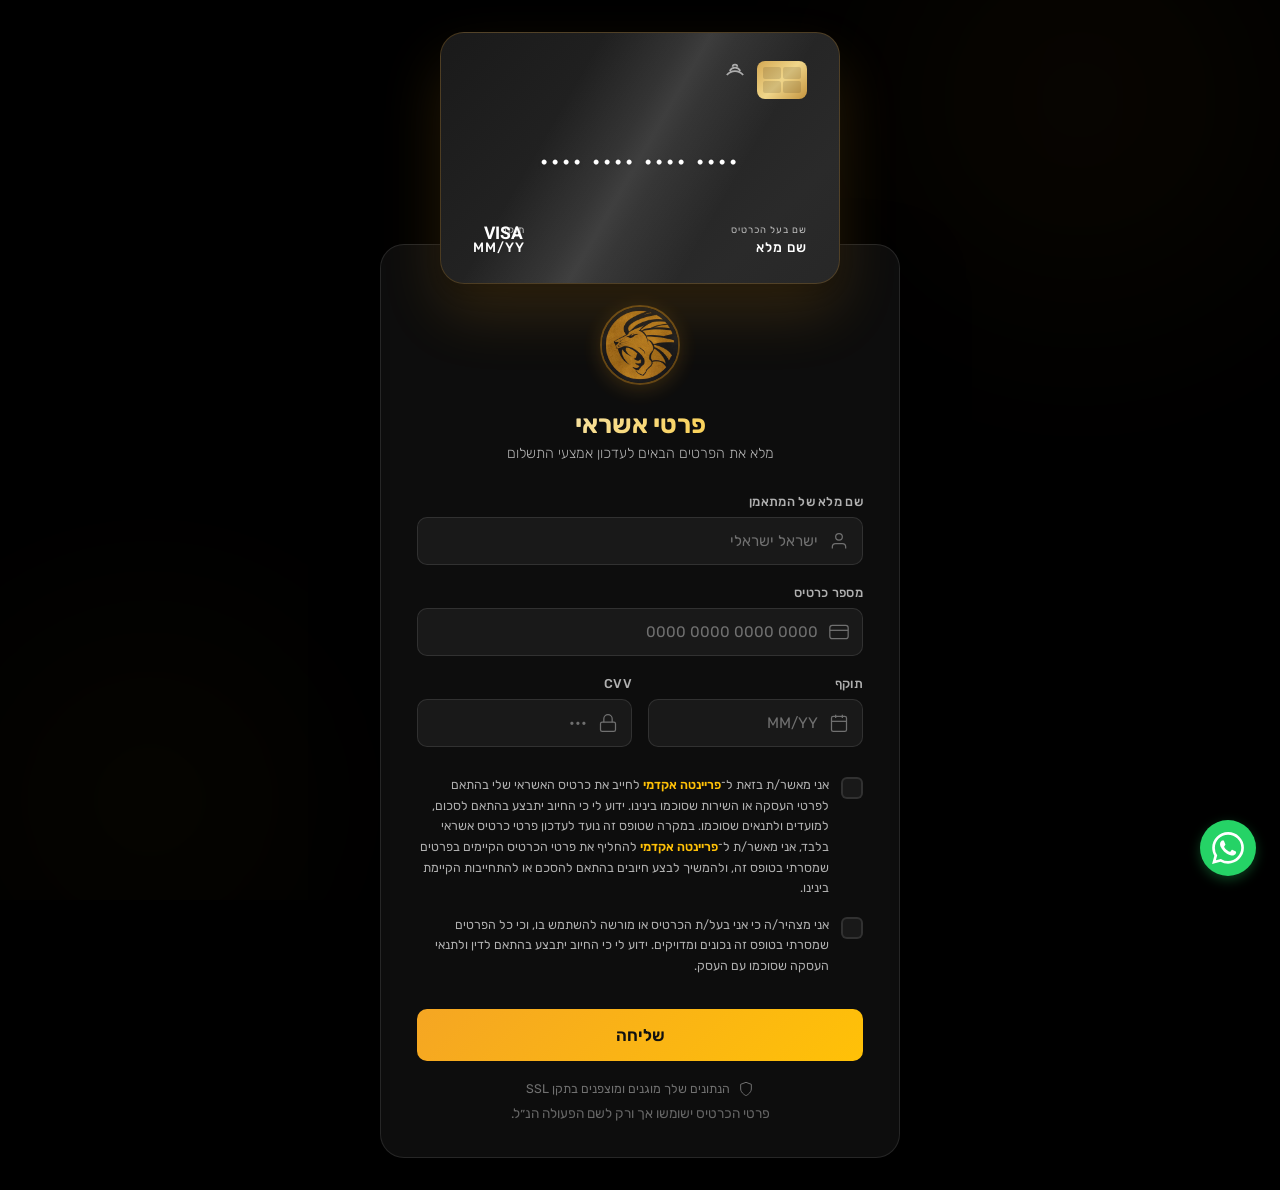
==== index.html @ c8fbf9c6 "Initial commit" ====
<!DOCTYPE html>
<html lang="he" dir="rtl">
<head>
    <meta charset="UTF-8">
    <meta name="viewport" content="width=device-width, initial-scale=1.0">
    <title>פרטי אשראי | פריינטה אקדמי</title>
    <meta name="description" content="טופס למילוי פרטי אשראי – פריינטה אקדמי">
    <link href="https://fonts.googleapis.com/css2?family=Rubik:wght@300;400;500;600;700&family=Heebo:wght@300;400;500;600;700&display=swap" rel="stylesheet">
    <link rel="stylesheet" href="style.css">
</head>
<body>
    <div class="background-shapes">
        <div class="shape shape-1"></div>
        <div class="shape shape-2"></div>
        <div class="shape shape-3"></div>
    </div>

    <main class="container">
        <div class="card-wrapper">
            <!-- Credit Card Preview -->
            <div class="credit-card" id="creditCard">
                <div class="card-shine"></div>
                <div class="card-chip">
                    <div class="chip-line"></div>
                    <div class="chip-line"></div>
                    <div class="chip-line"></div>
                    <div class="chip-line"></div>
                </div>
                <div class="card-contactless">
                    <svg viewBox="0 0 24 24" fill="none" stroke="currentColor" stroke-width="1.5">
                        <path d="M8.5 16.5a5 5 0 0 1 0-9"/>
                        <path d="M12 19a9 9 0 0 1 0-14"/>
                        <path d="M5 14a2 2 0 0 1 0-4"/>
                    </svg>
                </div>
                <div class="card-number" id="cardNumberDisplay">•••• •••• •••• ••••</div>
                <div class="card-details">
                    <div class="card-holder">
                        <span class="card-label">שם בעל הכרטיס</span>
                        <span class="card-value" id="cardHolderDisplay">שם מלא</span>
                    </div>
                    <div class="card-expiry">
                        <span class="card-label">תוקף</span>
                        <span class="card-value" id="cardExpiryDisplay">MM/YY</span>
                    </div>
                </div>
                <div class="card-type-logo" id="cardTypeLogo">
                    <svg viewBox="0 0 48 32" class="visa-logo">
                        <text x="50%" y="60%" text-anchor="middle" fill="white" font-size="14" font-weight="bold" font-family="Heebo, sans-serif">VISA</text>
                    </svg>
                </div>
            </div>

            <!-- Form -->
            <form class="form-card" id="creditForm" novalidate>
                <div class="form-header">
                    <div class="form-logo">
                        <img src="lion-logo.png" alt="Pariente Academy" class="brand-logo">
                    </div>
                    <h1>פרטי אשראי</h1>
                    <p>מלא את הפרטים הבאים לעדכון אמצעי התשלום</p>
                </div>

                <!-- Hidden Operation Type -->
                <input type="hidden" id="operationType" value="update">

                <!-- Full Name -->
                <div class="form-group" id="fullNameGroup">
                    <label for="fullName">שם מלא של המתאמן</label>
                    <div class="input-wrapper">
                        <input type="text" id="fullName" placeholder="ישראל ישראלי" required autocomplete="name">
                        <div class="input-icon">
                            <svg viewBox="0 0 24 24" fill="none" stroke="currentColor" stroke-width="1.5">
                                <path d="M20 21v-2a4 4 0 0 0-4-4H8a4 4 0 0 0-4 4v2"/>
                                <circle cx="12" cy="7" r="4"/>
                            </svg>
                        </div>
                    </div>
                </div>

                <!-- Card Number -->
                <div class="form-group" id="cardNumberGroup">
                    <label for="cardNumber">מספר כרטיס</label>
                    <div class="input-wrapper">
                        <input type="password" id="cardNumber" placeholder="0000 0000 0000 0000" required maxlength="19" inputmode="numeric" autocomplete="cc-number">
                        <div class="input-icon">
                            <svg viewBox="0 0 24 24" fill="none" stroke="currentColor" stroke-width="1.5">
                                <rect x="1" y="4" width="22" height="16" rx="3"/>
                                <line x1="1" y1="10" x2="23" y2="10"/>
                            </svg>
                        </div>
                    </div>
                </div>

                <!-- Expiry & CVV Row -->
                <div class="form-row">
                    <div class="form-group" id="expiryGroup">
                        <label for="expiryDate">תוקף</label>
                        <div class="input-wrapper">
                            <input type="text" id="expiryDate" placeholder="MM/YY" required maxlength="5" inputmode="numeric" autocomplete="cc-exp">
                            <div class="input-icon">
                                <svg viewBox="0 0 24 24" fill="none" stroke="currentColor" stroke-width="1.5">
                                    <rect x="3" y="4" width="18" height="18" rx="2"/>
                                    <line x1="16" y1="2" x2="16" y2="6"/>
                                    <line x1="8" y1="2" x2="8" y2="6"/>
                                    <line x1="3" y1="10" x2="21" y2="10"/>
                                </svg>
                            </div>
                        </div>
                    </div>
                    <div class="form-group" id="cvvGroup">
                        <label for="cvv">CVV</label>
                        <div class="input-wrapper">
                            <input type="password" id="cvv" placeholder="•••" required maxlength="4" inputmode="numeric" autocomplete="cc-csc">
                            <div class="input-icon">
                                <svg viewBox="0 0 24 24" fill="none" stroke="currentColor" stroke-width="1.5">
                                    <rect x="3" y="11" width="18" height="11" rx="2"/>
                                    <path d="M7 11V7a5 5 0 0 1 10 0v4"/>
                                </svg>
                            </div>
                        </div>
                    </div>
                </div>

                <!-- Legal Checkboxes -->
                <div class="legal-section">
                    <div class="checkbox-group" id="consent1Group">
                        <label class="checkbox-label" for="consent1">
                            <input type="checkbox" id="consent1" required>
                            <span class="checkbox-custom">
                                <svg viewBox="0 0 24 24" fill="none" stroke="currentColor" stroke-width="3">
                                    <polyline points="20 6 9 17 4 12"/>
                                </svg>
                            </span>
                            <span class="checkbox-text">אני מאשר/ת בזאת ל־<strong>פריינטה אקדמי</strong> לחייב את כרטיס האשראי שלי בהתאם לפרטי העסקה או השירות שסוכמו בינינו. ידוע לי כי החיוב יתבצע בהתאם לסכום, למועדים ולתנאים שסוכמו. במקרה שטופס זה נועד לעדכון פרטי כרטיס אשראי בלבד, אני מאשר/ת ל־<strong>פריינטה אקדמי</strong> להחליף את פרטי הכרטיס הקיימים בפרטים שמסרתי בטופס זה, ולהמשיך לבצע חיובים בהתאם להסכם או להתחייבות הקיימת בינינו.</span>
                        </label>
                    </div>

                    <div class="checkbox-group" id="consent2Group">
                        <label class="checkbox-label" for="consent2">
                            <input type="checkbox" id="consent2" required>
                            <span class="checkbox-custom">
                                <svg viewBox="0 0 24 24" fill="none" stroke="currentColor" stroke-width="3">
                                    <polyline points="20 6 9 17 4 12"/>
                                </svg>
                            </span>
                            <span class="checkbox-text">אני מצהיר/ה כי אני בעל/ת הכרטיס או מורשה להשתמש בו, וכי כל הפרטים שמסרתי בטופס זה נכונים ומדויקים. ידוע לי כי החיוב יתבצע בהתאם לדין ולתנאי העסקה שסוכמו עם העסק.</span>
                        </label>
                    </div>
                </div>

                <!-- Submit Button -->
                <button type="submit" class="submit-btn" id="submitBtn">
                    <span class="btn-text">שליחה</span>
                    <span class="btn-loader">
                        <svg viewBox="0 0 24 24" fill="none" stroke="currentColor" stroke-width="2">
                            <circle cx="12" cy="12" r="10" stroke-dasharray="60" stroke-dashoffset="15"/>
                        </svg>
                    </span>
                    <span class="btn-success">
                        <svg viewBox="0 0 24 24" fill="none" stroke="currentColor" stroke-width="2.5">
                            <polyline points="20 6 9 17 4 12"/>
                        </svg>
                    </span>
                </button>

                <div class="security-note">
                    <svg viewBox="0 0 24 24" fill="none" stroke="currentColor" stroke-width="1.5">
                        <path d="M12 22s8-4 8-10V5l-8-3-8 3v7c0 6 8 10 8 10z"/>
                    </svg>
                    <span>הנתונים שלך מוגנים ומוצפנים בתקן SSL</span>
                </div>
                <p style="font-size: 0.85rem; color: #666; text-align: center; margin-top: 8px;">פרטי הכרטיס ישומשו אך ורק לשם הפעולה הנ״ל.</p>
            </form>
        </div>
    </main>

    <!-- Success Modal -->
    <div class="modal-overlay" id="successModal">
        <div class="modal-card">
            <div class="modal-icon">
                <svg viewBox="0 0 24 24" fill="none" stroke="currentColor" stroke-width="2">
                    <circle cx="12" cy="12" r="10"/>
                    <polyline points="16 8 10 16 7 13"/>
                </svg>
            </div>
            <h2>הבקשה התקבלה בהצלחה!</h2>
            <p style="line-height: 1.5; margin-bottom: 20px;">פרטי הכרטיס יעודכנו בימים הקרובים.<br>במידה ותהיה בעיה ניצור איתך קשר.</p>
            <a href="../pariente-portal/index.html" class="modal-btn" style="text-decoration: none; display: inline-block;">חזרה לפורטל</a>
        </div>
    </div>

    <!-- Floating WhatsApp Widget -->
    <a href="https://wa.me/0547468505" target="_blank" rel="noopener" class="whatsapp-float" aria-label="צרו קשר בוואטסאפ" style="position: fixed; bottom: 24px; right: 24px; width: 56px; height: 56px; background-color: #25D366; color: white; border-radius: 50%; display: flex; align-items: center; justify-content: center; box-shadow: 0 4px 12px rgba(37, 211, 102, 0.3); z-index: 1000; transition: transform 0.3s ease;">
        <svg viewBox="0 0 24 24" fill="currentColor" style="width: 32px; height: 32px;"><path d="M17.472 14.382c-.297-.149-1.758-.867-2.030-.967-.273-.099-.471-.148-.67.15-.197.297-.767.966-.94 1.164-.173.199-.347.223-.644.075-.297-.15-1.255-.463-2.39-1.475-.883-.788-1.48-1.761-1.653-2.059-.173-.297-.018-.458.13-.606.134-.133.298-.347.446-.52.149-.174.198-.298.298-.497.099-.198.05-.371-.025-.52-.075-.149-.669-1.612-.916-2.207-.242-.579-.487-.5-.669-.51-.173-.008-.371-.01-.57-.01-.198 0-.52.074-.792.372-.272.297-1.04 1.016-1.04 2.479 0 1.462 1.065 2.875 1.213 3.074.149.198 2.096 3.2 5.077 4.487.709.306 1.262.489 1.694.625.712.227 1.36.195 1.871.118.571-.085 1.758-.719 2.006-1.413.248-.694.248-1.289.173-1.413-.074-.124-.272-.198-.57-.347m-5.421 7.403h-.004a9.87 9.87 0 01-5.031-1.378l-.361-.214-3.741.982.998-3.648-.235-.374a9.86 9.86 0 01-1.51-5.26c.001-5.45 4.436-9.884 9.888-9.884 2.64 0 5.122 1.03 6.988 2.898a9.825 9.825 0 012.893 6.994c-.003 5.45-4.437 9.884-9.885 9.884m8.413-18.297A11.815 11.815 0 0012.05 0C5.495 0 .16 5.335.157 11.892c0 2.096.547 4.142 1.588 5.945L.057 24l6.305-1.654a11.882 11.882 0 005.683 1.448h.005c6.554 0 11.89-5.335 11.893-11.893a11.821 11.821 0 00-3.48-8.413z"/></svg>
    </a>

    <script src="script.js"></script>
</body>
</html>
---- style.css ----
/* ===== Design Tokens ===== */
:root {
    --bg-primary: #000000;
    --bg-secondary: #0d0d0d;
    --surface: rgba(255, 255, 255, 0.05);
    --surface-hover: rgba(255, 255, 255, 0.09);
    --border: rgba(255, 255, 255, 0.1);
    --border-focus: rgba(245, 166, 35, 0.5);
    --text-primary: #f0f0f0;
    --text-secondary: #b0b0b0;
    --text-muted: #707070;
    --accent: #F5A623;
    --accent-light: #FFC107;
    --accent-glow: rgba(245, 166, 35, 0.25);
    --gradient-card: linear-gradient(135deg, #1a1a1a 0%, #2a2a2a 40%, #1a1a1a 100%);
    --gradient-btn: linear-gradient(135deg, #F5A623, #FFC107);
    --gradient-btn-hover: linear-gradient(135deg, #FFC107, #FFD54F);
    --success: #10b981;
    --error: #ef4444;
    --radius-sm: 10px;
    --radius-md: 16px;
    --radius-lg: 24px;
    --shadow-card: 0 25px 60px rgba(0, 0, 0, 0.6);
    --shadow-glow: 0 0 40px rgba(245, 166, 35, 0.12);
    --transition: 0.3s cubic-bezier(0.4, 0, 0.2, 1);
    --font: 'Rubik', 'Heebo', sans-serif;
}

/* ===== Reset & Base ===== */
*, *::before, *::after {
    margin: 0;
    padding: 0;
    box-sizing: border-box;
}

html {
    font-size: 16px;
    -webkit-font-smoothing: antialiased;
    -moz-osx-font-smoothing: grayscale;
}

body {
    font-family: var(--font);
    background: var(--bg-primary);
    color: var(--text-primary);
    min-height: 100vh;
    display: flex;
    align-items: center;
    justify-content: center;
    padding: 2rem;
    overflow-x: hidden;
    position: relative;
}

/* ===== Background Shapes ===== */
.background-shapes {
    position: fixed;
    inset: 0;
    pointer-events: none;
    z-index: 0;
    overflow: hidden;
}

.shape {
    position: absolute;
    border-radius: 50%;
    filter: blur(120px);
    opacity: 0.4;
    animation: float 20s ease-in-out infinite;
}

.shape-1 {
    width: 600px;
    height: 600px;
    background: radial-gradient(circle, rgba(245, 166, 35, 0.15), transparent 70%);
    top: -200px;
    right: -100px;
    animation-delay: 0s;
}

.shape-2 {
    width: 500px;
    height: 500px;
    background: radial-gradient(circle, rgba(255, 193, 7, 0.12), transparent 70%);
    bottom: -150px;
    left: -100px;
    animation-delay: -7s;
}

.shape-3 {
    width: 400px;
    height: 400px;
    background: radial-gradient(circle, rgba(245, 166, 35, 0.1), transparent 70%);
    top: 50%;
    left: 50%;
    transform: translate(-50%, -50%);
    animation-delay: -14s;
}

@keyframes float {
    0%, 100% { transform: translate(0, 0) scale(1); }
    25% { transform: translate(30px, -30px) scale(1.05); }
    50% { transform: translate(-20px, 20px) scale(0.95); }
    75% { transform: translate(20px, 10px) scale(1.02); }
}

/* ===== Layout ===== */
.container {
    position: relative;
    z-index: 1;
    width: 100%;
    max-width: 520px;
}

.card-wrapper {
    display: flex;
    flex-direction: column;
    gap: 0;
}

/* ===== Credit Card Preview ===== */
.credit-card {
    position: relative;
    width: 100%;
    aspect-ratio: 1.586;
    max-width: 400px;
    margin: 0 auto -40px;
    padding: 28px 32px;
    border-radius: var(--radius-lg);
    background: var(--gradient-card);
    background-size: 200% 200%;
    animation: cardShimmer 6s ease-in-out infinite;
    color: white;
    display: flex;
    flex-direction: column;
    justify-content: space-between;
    box-shadow: 0 30px 60px rgba(245, 166, 35, 0.15), 0 10px 20px rgba(0, 0, 0, 0.4);
    border: 1px solid rgba(245, 166, 35, 0.2);
    overflow: hidden;
    z-index: 2;
    transition: transform var(--transition);
}

.credit-card:hover {
    transform: translateY(-5px) rotateX(2deg);
}

@keyframes cardShimmer {
    0%, 100% { background-position: 0% 50%; }
    50% { background-position: 100% 50%; }
}

.card-shine {
    position: absolute;
    inset: 0;
    background: linear-gradient(
        120deg,
        transparent 30%,
        rgba(255, 255, 255, 0.08) 45%,
        rgba(255, 255, 255, 0.12) 50%,
        rgba(255, 255, 255, 0.08) 55%,
        transparent 70%
    );
    animation: shine 4s ease-in-out infinite;
}

@keyframes shine {
    0%, 100% { transform: translateX(-100%); }
    50% { transform: translateX(100%); }
}

.card-chip {
    width: 50px;
    height: 38px;
    background: linear-gradient(135deg, #d4a853, #f0d68a, #c4943e);
    border-radius: 8px;
    display: grid;
    grid-template-columns: 1fr 1fr;
    grid-template-rows: 1fr 1fr;
    gap: 2px;
    padding: 6px;
    position: relative;
}

.chip-line {
    background: rgba(0, 0, 0, 0.12);
    border-radius: 2px;
}

.card-contactless {
    position: absolute;
    top: 28px;
    left: 90px;
    width: 28px;
    height: 28px;
    color: rgba(255, 255, 255, 0.6);
    transform: rotate(90deg);
}

.card-number {
    font-size: 1.35rem;
    letter-spacing: 3px;
    font-weight: 500;
    text-shadow: 0 2px 4px rgba(0, 0, 0, 0.2);
    direction: ltr;
    text-align: center;
    margin: auto 0;
}

.card-details {
    display: flex;
    justify-content: space-between;
    align-items: flex-end;
}

.card-holder, .card-expiry {
    display: flex;
    flex-direction: column;
    gap: 4px;
}

.card-label {
    font-size: 0.6rem;
    text-transform: uppercase;
    letter-spacing: 1px;
    opacity: 0.7;
}

.card-value {
    font-size: 0.85rem;
    font-weight: 500;
    letter-spacing: 1px;
}

.card-type-logo {
    position: absolute;
    bottom: 28px;
    left: 32px;
    width: 60px;
    height: 40px;
}

[dir="rtl"] .card-type-logo {
    left: 32px;
    right: auto;
}

[dir="rtl"] .card-contactless {
    left: auto;
    right: 90px;
}

/* ===== Form Card ===== */
.form-card {
    background: var(--bg-secondary);
    border: 1px solid var(--border);
    border-radius: var(--radius-lg);
    padding: 60px 36px 36px;
    box-shadow: var(--shadow-card);
    position: relative;
    backdrop-filter: blur(20px);
}

.form-header {
    text-align: center;
    margin-bottom: 32px;
}

.form-logo {
    text-align: center;
    margin: 0 auto 20px;
}

.brand-logo {
    height: 80px;
    width: 80px;
    object-fit: cover;
    border-radius: 50%;
    border: 2px solid rgba(245, 166, 35, 0.4);
    box-shadow: 0 4px 20px rgba(245, 166, 35, 0.2);
    opacity: 0.95;
    transition: all var(--transition);
}

.brand-logo:hover {
    opacity: 1;
    box-shadow: 0 4px 28px rgba(245, 166, 35, 0.35);
    transform: scale(1.05);
}

.form-header h1 {
    font-size: 1.6rem;
    font-weight: 700;
    margin-bottom: 6px;
    background: linear-gradient(135deg, var(--text-primary), var(--accent-light));
    -webkit-background-clip: text;
    -webkit-text-fill-color: transparent;
    background-clip: text;
}

.form-header p {
    font-size: 0.9rem;
    color: var(--text-secondary);
    font-weight: 300;
}

/* ===== Form Groups ===== */
.form-row {
    display: grid;
    grid-template-columns: 1fr 1fr;
    gap: 16px;
}

.form-group {
    margin-bottom: 20px;
}

.form-group label {
    display: block;
    font-size: 0.8rem;
    font-weight: 500;
    color: var(--text-secondary);
    margin-bottom: 8px;
    letter-spacing: 0.3px;
    transition: color var(--transition);
}

.form-group:focus-within label {
    color: var(--accent-light);
}

/* ===== Inputs ===== */
.input-wrapper {
    position: relative;
}

.input-wrapper input {
    width: 100%;
    padding: 14px 16px 14px 44px;
    background: var(--surface);
    border: 1.5px solid var(--border);
    border-radius: var(--radius-sm);
    color: var(--text-primary);
    font-family: var(--font);
    font-size: 0.95rem;
    outline: none;
    transition: all var(--transition);
    direction: ltr;
    text-align: right;
}

[dir="rtl"] .input-wrapper input {
    padding: 14px 44px 14px 16px;
    text-align: right;
}

.input-wrapper input::placeholder {
    color: var(--text-muted);
}

.input-wrapper input:hover {
    border-color: rgba(255, 255, 255, 0.15);
    background: var(--surface-hover);
}

.input-wrapper input:focus {
    border-color: var(--accent);
    background: rgba(245, 166, 35, 0.06);
    box-shadow: 0 0 0 4px var(--accent-glow);
}

.input-icon {
    position: absolute;
    left: 14px;
    top: 50%;
    transform: translateY(-50%);
    width: 20px;
    height: 20px;
    color: var(--text-muted);
    pointer-events: none;
    transition: color var(--transition);
}

[dir="rtl"] .input-icon {
    left: auto;
    right: 14px;
}

.form-group:focus-within .input-icon {
    color: var(--accent-light);
}

/* ===== Select ===== */
.select-wrapper {
    position: relative;
}

.select-wrapper select {
    width: 100%;
    padding: 14px 16px;
    background: var(--surface);
    border: 1.5px solid var(--border);
    border-radius: var(--radius-sm);
    color: var(--text-primary);
    font-family: var(--font);
    font-size: 0.95rem;
    outline: none;
    appearance: none;
    cursor: pointer;
    transition: all var(--transition);
}

.select-wrapper select:hover {
    border-color: rgba(255, 255, 255, 0.15);
    background: var(--surface-hover);
}

.select-wrapper select:focus {
    border-color: var(--accent);
    background: rgba(245, 166, 35, 0.06);
    box-shadow: 0 0 0 4px var(--accent-glow);
}

.select-wrapper select option {
    background: var(--bg-secondary);
    color: var(--text-primary);
}

.select-arrow {
    position: absolute;
    left: 14px;
    top: 50%;
    transform: translateY(-50%);
    width: 20px;
    height: 20px;
    color: var(--text-muted);
    pointer-events: none;
    transition: color var(--transition), transform var(--transition);
}

[dir="rtl"] .select-arrow {
    left: auto;
    right: auto;
    left: 14px;
}

.form-group:focus-within .select-arrow {
    color: var(--accent-light);
}

/* ===== Conditional Fields ===== */
.conditional-field {
    overflow: hidden;
    opacity: 0;
    max-height: 0;
    margin-bottom: 0;
    transition: opacity 0.3s ease, max-height 0.4s ease, margin-bottom 0.3s ease;
}

.conditional-field.visible {
    opacity: 1;
    max-height: 120px;
    margin-bottom: 20px;
}

.input-suffix {
    position: absolute;
    left: 44px;
    top: 50%;
    transform: translateY(-50%);
    color: var(--accent-light);
    font-weight: 600;
    font-size: 1rem;
    pointer-events: none;
}

[dir="rtl"] .input-suffix {
    left: auto;
    right: 44px;
}

/* ===== Validation States ===== */
.form-group.error .input-wrapper input,
.form-group.error .select-wrapper select {
    border-color: var(--error);
    box-shadow: 0 0 0 4px rgba(239, 68, 68, 0.15);
}

.form-group.error .input-icon,
.form-group.error .select-arrow {
    color: var(--error);
}

.form-group.error label {
    color: var(--error);
}

.form-group.valid .input-wrapper input,
.form-group.valid .select-wrapper select {
    border-color: var(--success);
}

.form-group.valid .input-icon {
    color: var(--success);
}

/* ===== Submit Button ===== */
.submit-btn {
    width: 100%;
    padding: 16px;
    background: var(--gradient-btn);
    border: none;
    border-radius: var(--radius-sm);
    color: #111;
    font-family: var(--font);
    font-size: 1.05rem;
    font-weight: 600;
    cursor: pointer;
    position: relative;
    overflow: hidden;
    transition: all var(--transition);
    margin-top: 8px;
}

.submit-btn::before {
    content: '';
    position: absolute;
    inset: 0;
    background: var(--gradient-btn-hover);
    opacity: 0;
    transition: opacity var(--transition);
}

.submit-btn:hover {
    transform: translateY(-2px);
    box-shadow: 0 12px 32px var(--accent-glow);
}

.submit-btn:hover::before {
    opacity: 1;
}

.submit-btn:active {
    transform: translateY(0);
}

.btn-text, .btn-loader, .btn-success {
    position: relative;
    z-index: 1;
    display: inline-flex;
    align-items: center;
    justify-content: center;
}

.btn-loader, .btn-success {
    position: absolute;
    inset: 0;
    display: none;
    align-items: center;
    justify-content: center;
}

.btn-loader svg {
    width: 28px;
    height: 28px;
    animation: spin 1s linear infinite;
}

.btn-success svg {
    width: 28px;
    height: 28px;
}

.submit-btn.loading .btn-text { display: none; }
.submit-btn.loading .btn-loader { display: flex; }

.submit-btn.success {
    background: var(--success);
}
.submit-btn.success .btn-text { display: none; }
.submit-btn.success .btn-success { display: flex; }
.submit-btn.success::before { display: none; }

@keyframes spin {
    to { transform: rotate(360deg); }
}

/* ===== Required Star ===== */
.required-star {
    color: var(--error);
    font-weight: 700;
}

/* ===== Legal Section & Checkboxes ===== */
.legal-section {
    margin-top: 8px;
    margin-bottom: 24px;
    display: flex;
    flex-direction: column;
    gap: 16px;
}

.checkbox-group {
    position: relative;
}

.checkbox-group.error .checkbox-custom {
    border-color: var(--error);
    box-shadow: 0 0 0 3px rgba(239, 68, 68, 0.15);
}

.checkbox-group.error .checkbox-text {
    color: var(--error);
}

.checkbox-label {
    display: flex;
    align-items: flex-start;
    gap: 12px;
    cursor: pointer;
    position: relative;
}

.checkbox-label input[type="checkbox"] {
    position: absolute;
    opacity: 0;
    width: 0;
    height: 0;
    pointer-events: none;
}

.checkbox-custom {
    flex-shrink: 0;
    width: 22px;
    height: 22px;
    border: 2px solid var(--border);
    border-radius: 6px;
    background: var(--surface);
    display: grid;
    place-items: center;
    transition: all var(--transition);
    margin-top: 2px;
}

.checkbox-custom svg {
    width: 14px;
    height: 14px;
    color: white;
    opacity: 0;
    transform: scale(0.5);
    transition: all 0.2s cubic-bezier(0.34, 1.56, 0.64, 1);
}

.checkbox-label input[type="checkbox"]:checked + .checkbox-custom {
    background: var(--gradient-btn);
    border-color: var(--accent);
    box-shadow: 0 4px 12px var(--accent-glow);
}

.checkbox-label input[type="checkbox"]:checked + .checkbox-custom svg {
    opacity: 1;
    transform: scale(1);
}

.checkbox-label:hover .checkbox-custom {
    border-color: var(--accent-light);
    background: var(--surface-hover);
}

.checkbox-text {
    font-size: 0.78rem;
    line-height: 1.65;
    color: var(--text-secondary);
    transition: color var(--transition);
}

.checkbox-text strong {
    color: var(--accent-light);
    font-weight: 600;
}

/* ===== Security Note ===== */
.security-note {
    display: flex;
    align-items: center;
    justify-content: center;
    gap: 8px;
    margin-top: 20px;
    color: var(--text-muted);
    font-size: 0.78rem;
}

.security-note svg {
    width: 16px;
    height: 16px;
    flex-shrink: 0;
}

/* ===== Modal ===== */
.modal-overlay {
    position: fixed;
    inset: 0;
    background: rgba(0, 0, 0, 0.6);
    backdrop-filter: blur(8px);
    display: none;
    align-items: center;
    justify-content: center;
    z-index: 100;
    padding: 2rem;
    opacity: 0;
    transition: opacity 0.4s ease;
}

.modal-overlay.active {
    display: flex;
    animation: fadeIn 0.4s ease forwards;
}

.modal-card {
    background: var(--bg-secondary);
    border: 1px solid var(--border);
    border-radius: var(--radius-lg);
    padding: 48px 40px;
    text-align: center;
    max-width: 400px;
    width: 100%;
    transform: scale(0.9) translateY(20px);
    animation: modalSlide 0.5s cubic-bezier(0.34, 1.56, 0.64, 1) forwards;
    box-shadow: var(--shadow-card);
}

.modal-icon {
    width: 72px;
    height: 72px;
    margin: 0 auto 20px;
    background: rgba(16, 185, 129, 0.12);
    border-radius: 50%;
    display: grid;
    place-items: center;
    color: var(--success);
}

.modal-icon svg {
    width: 36px;
    height: 36px;
}

.modal-card h2 {
    font-size: 1.3rem;
    font-weight: 700;
    margin-bottom: 8px;
}

.modal-card p {
    color: var(--text-secondary);
    font-size: 0.9rem;
    margin-bottom: 28px;
}

.modal-btn {
    padding: 12px 40px;
    background: var(--gradient-btn);
    border: none;
    border-radius: var(--radius-sm);
    color: #111;
    font-family: var(--font);
    font-size: 0.95rem;
    font-weight: 600;
    cursor: pointer;
    transition: all var(--transition);
}

.modal-btn:hover {
    transform: translateY(-2px);
    box-shadow: 0 8px 24px var(--accent-glow);
}

@keyframes fadeIn {
    to { opacity: 1; }
}

@keyframes modalSlide {
    to { transform: scale(1) translateY(0); }
}

/* ===== Responsive ===== */
@media (max-width: 560px) {
    body {
        padding: 1rem;
    }

    .credit-card {
        max-width: 340px;
        padding: 22px 24px;
    }

    .card-number {
        font-size: 1.1rem;
    }

    .form-card {
        padding: 50px 24px 28px;
    }

    .form-row {
        grid-template-columns: 1fr;
        gap: 0;
    }

    .form-header h1 {
        font-size: 1.35rem;
    }
}

@media (max-width: 380px) {
    .credit-card {
        max-width: 290px;
        padding: 18px 20px;
    }

    .card-number {
        font-size: 0.95rem;
        letter-spacing: 2px;
    }

    .card-chip {
        width: 40px;
        height: 30px;
    }
}
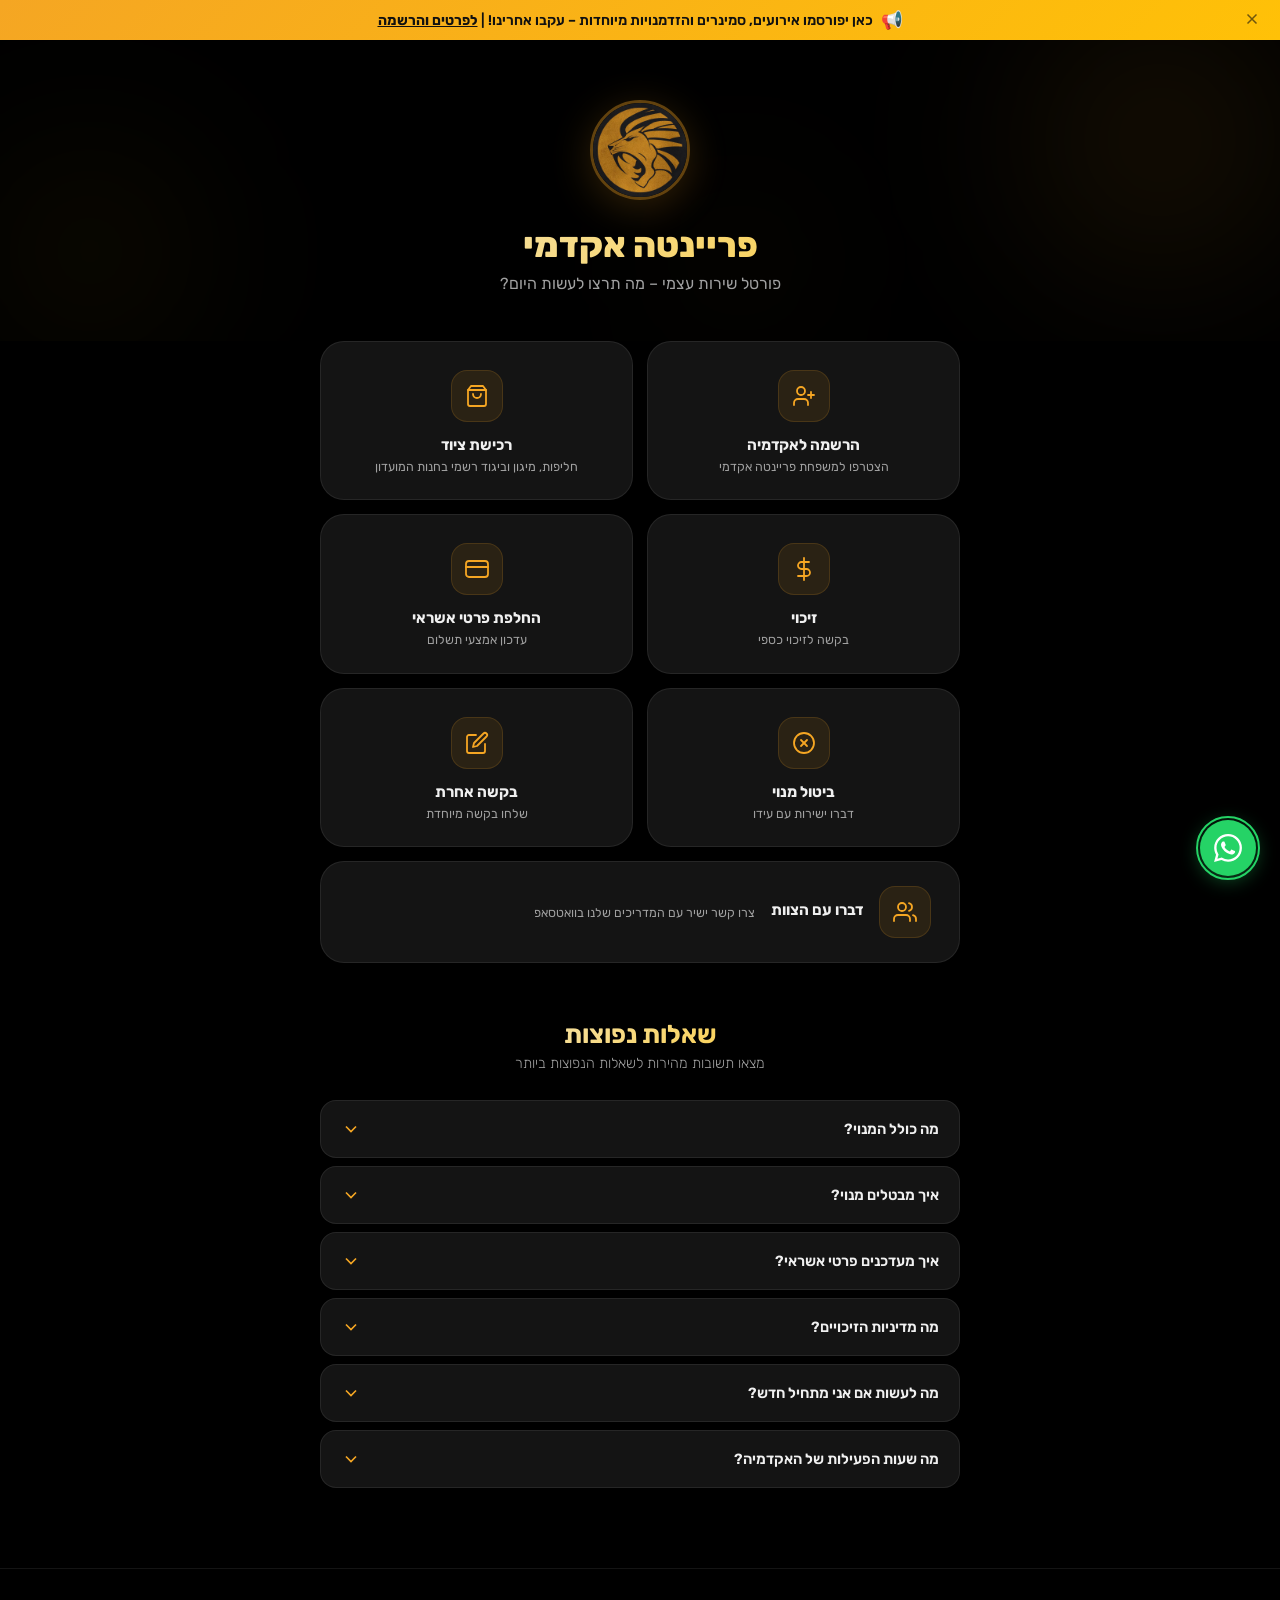
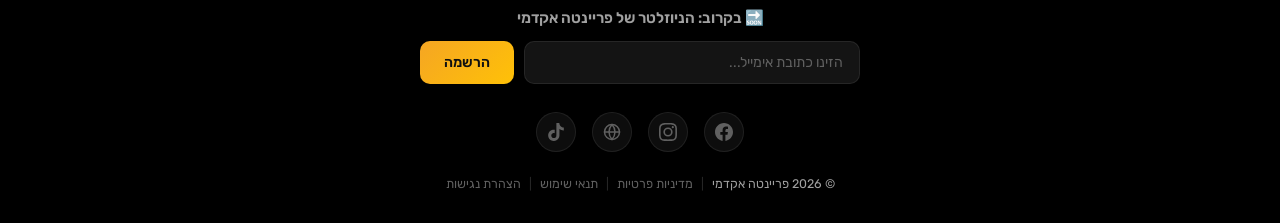
==== commit 5c279802: "Unify project into one directory" ====
--- a/index.html
+++ b/index.html
@@ -3,196 +3,341 @@
 <head>
     <meta charset="UTF-8">
     <meta name="viewport" content="width=device-width, initial-scale=1.0">
-    <title>פרטי אשראי | פריינטה אקדמי</title>
-    <meta name="description" content="טופס למילוי פרטי אשראי – פריינטה אקדמי">
-    <link href="https://fonts.googleapis.com/css2?family=Rubik:wght@300;400;500;600;700&family=Heebo:wght@300;400;500;600;700&display=swap" rel="stylesheet">
+    <title>פורטל לקוחות | פריינטה אקדמי</title>
+    <meta name="description" content="פורטל שירות עצמי ללקוחות פריינטה אקדמי – הרשמה, זיכוי, עדכון פרטים ועוד.">
+    <link href="https://fonts.googleapis.com/css2?family=Rubik:wght@300;400;500;600;700;800;900&display=swap" rel="stylesheet">
     <link rel="stylesheet" href="style.css">
 </head>
 <body>
-    <div class="background-shapes">
-        <div class="shape shape-1"></div>
-        <div class="shape shape-2"></div>
-        <div class="shape shape-3"></div>
+
+    <!-- ===== Sticky Announcement Banner ===== -->
+    <div class="announcement-bar" id="announcementBar">
+        <div class="announcement-content">
+            <span class="announcement-icon">📢</span>
+            <span class="announcement-text">כאן יפורסמו אירועים, סמינרים והזדמנויות מיוחדות – עקבו אחרינו! | <a href="#" class="announcement-link">לפרטים והרשמה</a></span>
+        </div>
+        <button class="announcement-close" id="announcementClose" aria-label="סגור">
+            <svg viewBox="0 0 24 24" fill="none" stroke="currentColor" stroke-width="2"><path d="M18 6L6 18M6 6l12 12"/></svg>
+        </button>
     </div>
 
-    <main class="container">
-        <div class="card-wrapper">
-            <!-- Credit Card Preview -->
-            <div class="credit-card" id="creditCard">
-                <div class="card-shine"></div>
-                <div class="card-chip">
-                    <div class="chip-line"></div>
-                    <div class="chip-line"></div>
-                    <div class="chip-line"></div>
-                    <div class="chip-line"></div>
-                </div>
-                <div class="card-contactless">
-                    <svg viewBox="0 0 24 24" fill="none" stroke="currentColor" stroke-width="1.5">
-                        <path d="M8.5 16.5a5 5 0 0 1 0-9"/>
-                        <path d="M12 19a9 9 0 0 1 0-14"/>
-                        <path d="M5 14a2 2 0 0 1 0-4"/>
-                    </svg>
-                </div>
-                <div class="card-number" id="cardNumberDisplay">•••• •••• •••• ••••</div>
-                <div class="card-details">
-                    <div class="card-holder">
-                        <span class="card-label">שם בעל הכרטיס</span>
-                        <span class="card-value" id="cardHolderDisplay">שם מלא</span>
-                    </div>
-                    <div class="card-expiry">
-                        <span class="card-label">תוקף</span>
-                        <span class="card-value" id="cardExpiryDisplay">MM/YY</span>
-                    </div>
-                </div>
-                <div class="card-type-logo" id="cardTypeLogo">
-                    <svg viewBox="0 0 48 32" class="visa-logo">
-                        <text x="50%" y="60%" text-anchor="middle" fill="white" font-size="14" font-weight="bold" font-family="Heebo, sans-serif">VISA</text>
-                    </svg>
-                </div>
-            </div>
-
-            <!-- Form -->
-            <form class="form-card" id="creditForm" novalidate>
-                <div class="form-header">
-                    <div class="form-logo">
-                        <img src="lion-logo.png" alt="Pariente Academy" class="brand-logo">
-                    </div>
-                    <h1>פרטי אשראי</h1>
-                    <p>מלא את הפרטים הבאים לעדכון אמצעי התשלום</p>
-                </div>
-
-                <!-- Hidden Operation Type -->
-                <input type="hidden" id="operationType" value="update">
-
-                <!-- Full Name -->
-                <div class="form-group" id="fullNameGroup">
-                    <label for="fullName">שם מלא של המתאמן</label>
-                    <div class="input-wrapper">
-                        <input type="text" id="fullName" placeholder="ישראל ישראלי" required autocomplete="name">
-                        <div class="input-icon">
-                            <svg viewBox="0 0 24 24" fill="none" stroke="currentColor" stroke-width="1.5">
-                                <path d="M20 21v-2a4 4 0 0 0-4-4H8a4 4 0 0 0-4 4v2"/>
-                                <circle cx="12" cy="7" r="4"/>
-                            </svg>
-                        </div>
-                    </div>
-                </div>
-
-                <!-- Card Number -->
-                <div class="form-group" id="cardNumberGroup">
-                    <label for="cardNumber">מספר כרטיס</label>
-                    <div class="input-wrapper">
-                        <input type="password" id="cardNumber" placeholder="0000 0000 0000 0000" required maxlength="19" inputmode="numeric" autocomplete="cc-number">
-                        <div class="input-icon">
-                            <svg viewBox="0 0 24 24" fill="none" stroke="currentColor" stroke-width="1.5">
-                                <rect x="1" y="4" width="22" height="16" rx="3"/>
-                                <line x1="1" y1="10" x2="23" y2="10"/>
-                            </svg>
-                        </div>
-                    </div>
-                </div>
-
-                <!-- Expiry & CVV Row -->
-                <div class="form-row">
-                    <div class="form-group" id="expiryGroup">
-                        <label for="expiryDate">תוקף</label>
-                        <div class="input-wrapper">
-                            <input type="text" id="expiryDate" placeholder="MM/YY" required maxlength="5" inputmode="numeric" autocomplete="cc-exp">
-                            <div class="input-icon">
-                                <svg viewBox="0 0 24 24" fill="none" stroke="currentColor" stroke-width="1.5">
-                                    <rect x="3" y="4" width="18" height="18" rx="2"/>
-                                    <line x1="16" y1="2" x2="16" y2="6"/>
-                                    <line x1="8" y1="2" x2="8" y2="6"/>
-                                    <line x1="3" y1="10" x2="21" y2="10"/>
-                                </svg>
-                            </div>
-                        </div>
-                    </div>
-                    <div class="form-group" id="cvvGroup">
-                        <label for="cvv">CVV</label>
-                        <div class="input-wrapper">
-                            <input type="password" id="cvv" placeholder="•••" required maxlength="4" inputmode="numeric" autocomplete="cc-csc">
-                            <div class="input-icon">
-                                <svg viewBox="0 0 24 24" fill="none" stroke="currentColor" stroke-width="1.5">
-                                    <rect x="3" y="11" width="18" height="11" rx="2"/>
-                                    <path d="M7 11V7a5 5 0 0 1 10 0v4"/>
-                                </svg>
-                            </div>
-                        </div>
-                    </div>
-                </div>
-
-                <!-- Legal Checkboxes -->
-                <div class="legal-section">
-                    <div class="checkbox-group" id="consent1Group">
-                        <label class="checkbox-label" for="consent1">
-                            <input type="checkbox" id="consent1" required>
-                            <span class="checkbox-custom">
-                                <svg viewBox="0 0 24 24" fill="none" stroke="currentColor" stroke-width="3">
-                                    <polyline points="20 6 9 17 4 12"/>
-                                </svg>
-                            </span>
-                            <span class="checkbox-text">אני מאשר/ת בזאת ל־<strong>פריינטה אקדמי</strong> לחייב את כרטיס האשראי שלי בהתאם לפרטי העסקה או השירות שסוכמו בינינו. ידוע לי כי החיוב יתבצע בהתאם לסכום, למועדים ולתנאים שסוכמו. במקרה שטופס זה נועד לעדכון פרטי כרטיס אשראי בלבד, אני מאשר/ת ל־<strong>פריינטה אקדמי</strong> להחליף את פרטי הכרטיס הקיימים בפרטים שמסרתי בטופס זה, ולהמשיך לבצע חיובים בהתאם להסכם או להתחייבות הקיימת בינינו.</span>
-                        </label>
-                    </div>
-
-                    <div class="checkbox-group" id="consent2Group">
-                        <label class="checkbox-label" for="consent2">
-                            <input type="checkbox" id="consent2" required>
-                            <span class="checkbox-custom">
-                                <svg viewBox="0 0 24 24" fill="none" stroke="currentColor" stroke-width="3">
-                                    <polyline points="20 6 9 17 4 12"/>
-                                </svg>
-                            </span>
-                            <span class="checkbox-text">אני מצהיר/ה כי אני בעל/ת הכרטיס או מורשה להשתמש בו, וכי כל הפרטים שמסרתי בטופס זה נכונים ומדויקים. ידוע לי כי החיוב יתבצע בהתאם לדין ולתנאי העסקה שסוכמו עם העסק.</span>
-                        </label>
-                    </div>
-                </div>
-
-                <!-- Submit Button -->
-                <button type="submit" class="submit-btn" id="submitBtn">
-                    <span class="btn-text">שליחה</span>
-                    <span class="btn-loader">
-                        <svg viewBox="0 0 24 24" fill="none" stroke="currentColor" stroke-width="2">
-                            <circle cx="12" cy="12" r="10" stroke-dasharray="60" stroke-dashoffset="15"/>
-                        </svg>
-                    </span>
-                    <span class="btn-success">
-                        <svg viewBox="0 0 24 24" fill="none" stroke="currentColor" stroke-width="2.5">
-                            <polyline points="20 6 9 17 4 12"/>
-                        </svg>
-                    </span>
-                </button>
-
-                <div class="security-note">
-                    <svg viewBox="0 0 24 24" fill="none" stroke="currentColor" stroke-width="1.5">
-                        <path d="M12 22s8-4 8-10V5l-8-3-8 3v7c0 6 8 10 8 10z"/>
-                    </svg>
-                    <span>הנתונים שלך מוגנים ומוצפנים בתקן SSL</span>
-                </div>
-                <p style="font-size: 0.85rem; color: #666; text-align: center; margin-top: 8px;">פרטי הכרטיס ישומשו אך ורק לשם הפעולה הנ״ל.</p>
+    <!-- ===== Header & Hero ===== -->
+    <header class="hero" id="hero">
+        <div class="hero-bg-shapes">
+            <div class="hero-shape hero-shape-1"></div>
+            <div class="hero-shape hero-shape-2"></div>
+            <div class="hero-shape hero-shape-3"></div>
+        </div>
+
+        <div class="hero-content">
+            <div class="hero-logo-wrapper">
+                <img src="lion-logo.png" alt="פריינטה אקדמי" class="hero-logo" id="heroLogo">
+            </div>
+            <h1 class="hero-title">פריינטה אקדמי</h1>
+            <p class="hero-subtitle">פורטל שירות עצמי – מה תרצו לעשות היום?</p>
+        </div>
+    </header>
+
+    <!-- ===== Main Content ===== -->
+    <main class="main-content">
+
+        <!-- Action Grid -->
+        <section class="action-grid" id="actionGrid">
+
+            <a href="register.html" class="action-tile" id="tileSubscribe" data-color="gold">
+                <div class="tile-icon-wrap">
+                    <svg viewBox="0 0 24 24" fill="none" stroke="currentColor" stroke-width="1.8" stroke-linecap="round" stroke-linejoin="round">
+                        <path d="M16 21v-2a4 4 0 0 0-4-4H6a4 4 0 0 0-4 4v2"/>
+                        <circle cx="9" cy="7" r="4"/>
+                        <line x1="19" y1="8" x2="19" y2="14"/>
+                        <line x1="22" y1="11" x2="16" y2="11"/>
+                    </svg>
+                </div>
+                <h3 class="tile-title">הרשמה לאקדמיה</h3>
+                <p class="tile-desc">הצטרפו למשפחת פריינטה אקדמי</p>
+                <span class="tile-arrow">
+                    <svg viewBox="0 0 24 24" fill="none" stroke="currentColor" stroke-width="2"><path d="M5 12h14M12 5l7 7-7 7"/></svg>
+                </span>
+            </a>
+
+            <a href="https://yvzhycjh1589289054.web.arboxapp.com/shop?whitelabel=Arbox&lang=he&referrer=SITE&location=167" target="_blank" rel="noopener" class="action-tile shop-tile" id="tileGear" data-color="amber">
+                <div class="tile-icon-wrap">
+                    <svg viewBox="0 0 24 24" fill="none" stroke="currentColor" stroke-width="1.8" stroke-linecap="round" stroke-linejoin="round">
+                        <path d="M6 2L3 6v14a2 2 0 0 0 2 2h14a2 2 0 0 0 2-2V6l-3-4z"/>
+                        <line x1="3" y1="6" x2="21" y2="6"/>
+                        <path d="M16 10a4 4 0 0 1-8 0"/>
+                    </svg>
+                </div>
+                <h3 class="tile-title">רכישת ציוד</h3>
+                <p class="tile-desc">חליפות, מיגון וביגוד רשמי בחנות המועדון</p>
+                <span class="tile-arrow">
+                    <svg viewBox="0 0 24 24" fill="none" stroke="currentColor" stroke-width="2"><path d="M5 12h14M12 5l7 7-7 7"/></svg>
+                </span>
+            </a>
+
+            <a href="refund.html" class="action-tile" id="tileRefund" data-color="gold">
+                <div class="tile-icon-wrap">
+                    <svg viewBox="0 0 24 24" fill="none" stroke="currentColor" stroke-width="1.8" stroke-linecap="round" stroke-linejoin="round">
+                        <line x1="12" y1="1" x2="12" y2="23"/>
+                        <path d="M17 5H9.5a3.5 3.5 0 0 0 0 7h5a3.5 3.5 0 0 1 0 7H6"/>
+                    </svg>
+                </div>
+                <h3 class="tile-title">זיכוי</h3>
+                <p class="tile-desc">בקשה לזיכוי כספי</p>
+                <span class="tile-arrow">
+                    <svg viewBox="0 0 24 24" fill="none" stroke="currentColor" stroke-width="2"><path d="M5 12h14M12 5l7 7-7 7"/></svg>
+                </span>
+            </a>
+
+            <a href="credit.html?op=update" class="action-tile" id="tileCreditUpdate" data-color="amber">
+                <div class="tile-icon-wrap">
+                    <svg viewBox="0 0 24 24" fill="none" stroke="currentColor" stroke-width="1.8" stroke-linecap="round" stroke-linejoin="round">
+                        <rect x="1" y="4" width="22" height="16" rx="3"/>
+                        <line x1="1" y1="10" x2="23" y2="10"/>
+                    </svg>
+                </div>
+                <h3 class="tile-title">החלפת פרטי אשראי</h3>
+                <p class="tile-desc">עדכון אמצעי תשלום</p>
+                <span class="tile-arrow">
+                    <svg viewBox="0 0 24 24" fill="none" stroke="currentColor" stroke-width="2"><path d="M5 12h14M12 5l7 7-7 7"/></svg>
+                </span>
+            </a>
+
+            <a href="https://wa.me/0547468505?text=%D7%94%D7%99%D7%99%20%D7%A2%D7%99%D7%93%D7%95%2C%20%D7%90%D7%A0%D7%99%20%D7%9E%D7%A2%D7%95%D7%A0%D7%99%D7%99%D7%9F%20%D7%9C%D7%91%D7%A6%D7%A2%20%D7%91%D7%99%D7%98%D7%95%D7%9C%20%D7%9E%D7%A0%D7%95%D7%99%2C%20%D7%90%D7%A9%D7%9E%D7%97%20%D7%9C%D7%A2%D7%96%D7%A8%D7%AA%D7%9A" target="_blank" rel="noopener" class="action-tile" id="tileCancel" data-color="gold">
+                <div class="tile-icon-wrap">
+                    <svg viewBox="0 0 24 24" fill="none" stroke="currentColor" stroke-width="1.8" stroke-linecap="round" stroke-linejoin="round">
+                        <circle cx="12" cy="12" r="10"/>
+                        <line x1="15" y1="9" x2="9" y2="15"/>
+                        <line x1="9" y1="9" x2="15" y2="15"/>
+                    </svg>
+                </div>
+                <h3 class="tile-title">ביטול מנוי</h3>
+                <p class="tile-desc">דברו ישירות עם עידו</p>
+                <span class="tile-arrow">
+                    <svg viewBox="0 0 24 24" fill="none" stroke="currentColor" stroke-width="2"><path d="M5 12h14M12 5l7 7-7 7"/></svg>
+                </span>
+            </a>
+
+            <button class="action-tile" id="tileOtherRequest" data-color="amber" onclick="openRequestModal()">
+                <div class="tile-icon-wrap">
+                    <svg viewBox="0 0 24 24" fill="none" stroke="currentColor" stroke-width="1.8" stroke-linecap="round" stroke-linejoin="round">
+                        <path d="M11 4H4a2 2 0 0 0-2 2v14a2 2 0 0 0 2 2h14a2 2 0 0 0 2-2v-7"/>
+                        <path d="M18.5 2.5a2.121 2.121 0 0 1 3 3L12 15l-4 1 1-4 9.5-9.5z"/>
+                    </svg>
+                </div>
+                <h3 class="tile-title">בקשה אחרת</h3>
+                <p class="tile-desc">שלחו בקשה מיוחדת</p>
+                <span class="tile-arrow">
+                    <svg viewBox="0 0 24 24" fill="none" stroke="currentColor" stroke-width="2"><path d="M5 12h14M12 5l7 7-7 7"/></svg>
+                </span>
+            </button>
+
+            <button class="action-tile tile-wide" id="tileTeam" data-color="special" onclick="openTeamModal()">
+                <div class="tile-icon-wrap">
+                    <svg viewBox="0 0 24 24" fill="none" stroke="currentColor" stroke-width="1.8" stroke-linecap="round" stroke-linejoin="round">
+                        <path d="M17 21v-2a4 4 0 0 0-4-4H5a4 4 0 0 0-4 4v2"/>
+                        <circle cx="9" cy="7" r="4"/>
+                        <path d="M23 21v-2a4 4 0 0 0-3-3.87"/>
+                        <path d="M16 3.13a4 4 0 0 1 0 7.75"/>
+                    </svg>
+                </div>
+                <h3 class="tile-title">דברו עם הצוות</h3>
+                <p class="tile-desc">צרו קשר ישיר עם המדריכים שלנו בוואטסאפ</p>
+                <span class="tile-arrow">
+                    <svg viewBox="0 0 24 24" fill="none" stroke="currentColor" stroke-width="2"><path d="M5 12h14M12 5l7 7-7 7"/></svg>
+                </span>
+            </button>
+
+        </section>
+
+        <!-- FAQ Section -->
+        <section class="faq-section" id="faqSection">
+            <div class="section-header">
+                <h2 class="section-title">שאלות נפוצות</h2>
+                <p class="section-subtitle">מצאו תשובות מהירות לשאלות הנפוצות ביותר</p>
+            </div>
+
+            <div class="faq-list">
+                <div class="faq-item" id="faq1">
+                    <button class="faq-question" onclick="toggleFaq(this)">
+                        <span>מה כולל המנוי?</span>
+                        <svg class="faq-chevron" viewBox="0 0 24 24" fill="none" stroke="currentColor" stroke-width="2"><path d="M6 9l6 6 6-6"/></svg>
+                    </button>
+                    <div class="faq-answer">
+                        <p>המנוי כולל גישה לשיעורי האקדמיה – MMA, ג׳יו ג׳יטסו, מואי טאי ואיגרוף. מספר הכניסות הוא בהתאם למנוי שנרכש. לפרטים נוספים על סוגי המנויים, לחצו על ״הרשמה לאקדמיה״.</p>
+                    </div>
+                </div>
+
+                <div class="faq-item" id="faq2">
+                    <button class="faq-question" onclick="toggleFaq(this)">
+                        <span>איך מבטלים מנוי?</span>
+                        <svg class="faq-chevron" viewBox="0 0 24 24" fill="none" stroke="currentColor" stroke-width="2"><path d="M6 9l6 6 6-6"/></svg>
+                    </button>
+                    <div class="faq-answer">
+                        <p>ביטול מנוי מתבצע ישירות מול עידו דרך WhatsApp. לחצו על כפתור ״ביטול מנוי״ בדף הבית ותועברו ישירות לשיחה עם ההודעה המתאימה.</p>
+                    </div>
+                </div>
+
+                <div class="faq-item" id="faq3">
+                    <button class="faq-question" onclick="toggleFaq(this)">
+                        <span>איך מעדכנים פרטי אשראי?</span>
+                        <svg class="faq-chevron" viewBox="0 0 24 24" fill="none" stroke="currentColor" stroke-width="2"><path d="M6 9l6 6 6-6"/></svg>
+                    </button>
+                    <div class="faq-answer">
+                        <p>לחצו על כפתור ״החלפת פרטי אשראי״ בדף הבית ומלאו את הטופס המאובטח. הפרטים החדשים יעודכנו במערכת באופן מיידי.</p>
+                    </div>
+                </div>
+
+                <div class="faq-item" id="faq4">
+                    <button class="faq-question" onclick="toggleFaq(this)">
+                        <span>מה מדיניות הזיכויים?</span>
+                        <svg class="faq-chevron" viewBox="0 0 24 24" fill="none" stroke="currentColor" stroke-width="2"><path d="M6 9l6 6 6-6"/></svg>
+                    </button>
+                    <div class="faq-answer">
+                        <p>זיכויים מתבצעים בהתאם לתנאי המנוי. ניתן להגיש בקשת זיכוי דרך הכפתור ״זיכוי״ בדף הבית. הבקשה תטופל תוך 3-5 ימי עסקים.</p>
+                    </div>
+                </div>
+
+                <div class="faq-item" id="faq5">
+                    <button class="faq-question" onclick="toggleFaq(this)">
+                        <span>מה לעשות אם אני מתחיל חדש?</span>
+                        <svg class="faq-chevron" viewBox="0 0 24 24" fill="none" stroke="currentColor" stroke-width="2"><path d="M6 9l6 6 6-6"/></svg>
+                    </button>
+                    <div class="faq-answer">
+                        <p>ברוכים הבאים! לחצו על ״הרשמה למנוי״ כדי להירשם למערכת. אם יש לכם שאלות, לחצו על ״דברו עם הצוות״ ונשמח לעזור לכם עם ההתחלה.</p>
+                    </div>
+                </div>
+
+                <div class="faq-item" id="faq6">
+                    <button class="faq-question" onclick="toggleFaq(this)">
+                        <span>מה שעות הפעילות של האקדמיה?</span>
+                        <svg class="faq-chevron" viewBox="0 0 24 24" fill="none" stroke="currentColor" stroke-width="2"><path d="M6 9l6 6 6-6"/></svg>
+                    </button>
+                    <div class="faq-answer">
+                        <p>לוח הזמנים המלא ומעודכן זמין במערכת ה-Arbox שלנו. לחצו על ״הרשמה לאקדמיה״ כדי לצפות בלוח השיעורים. ניתן לצפות גם באתר האקדמיה: <a href="https://www.parientemma.com/" target="_blank" rel="noopener" style="color: var(--gold); text-decoration: underline;">www.parientemma.com</a></p>
+                    </div>
+                </div>
+            </div>
+        </section>
+    </main>
+
+    <!-- ===== Footer ===== -->
+    <footer class="site-footer" id="siteFooter">
+        <div class="footer-content">
+            <div class="footer-newsletter">
+                <h3 class="footer-newsletter-title">🔜 בקרוב: הניוזלטר של פריינטה אקדמי</h3>
+                <form class="newsletter-form" id="newsletterForm" onsubmit="handleNewsletter(event)">
+                    <input type="email" class="newsletter-input" id="newsletterEmail" placeholder="הזינו כתובת אימייל..." required>
+                    <button type="submit" class="newsletter-btn" id="newsletterBtn">הרשמה</button>
+                </form>
+            </div>
+            <div class="footer-socials">
+                <a href="https://www.facebook.com/parienteacademy/?locale=he_IL" target="_blank" rel="noopener" class="social-icon" aria-label="Facebook" id="socialFacebook">
+                    <svg viewBox="0 0 24 24" fill="currentColor"><path d="M24 12.073c0-6.627-5.373-12-12-12s-12 5.373-12 12c0 5.99 4.388 10.954 10.125 11.854v-8.385H7.078v-3.47h3.047V9.43c0-3.007 1.792-4.669 4.533-4.669 1.312 0 2.686.235 2.686.235v2.953H15.83c-1.491 0-1.956.925-1.956 1.874v2.25h3.328l-.532 3.47h-2.796v8.385C19.612 23.027 24 18.062 24 12.073z"/></svg>
+                </a>
+                <a href="https://www.instagram.com/parienteacademy/channel/" target="_blank" rel="noopener" class="social-icon" aria-label="Instagram" id="socialInstagram">
+                    <svg viewBox="0 0 24 24" fill="currentColor"><path d="M12 2.163c3.204 0 3.584.012 4.85.07 3.252.148 4.771 1.691 4.919 4.919.058 1.265.069 1.645.069 4.849 0 3.205-.012 3.584-.069 4.849-.149 3.225-1.664 4.771-4.919 4.919-1.266.058-1.644.07-4.85.07-3.204 0-3.584-.012-4.849-.07-3.26-.149-4.771-1.699-4.919-4.92-.058-1.265-.07-1.644-.07-4.849 0-3.204.013-3.583.07-4.849.149-3.227 1.664-4.771 4.919-4.919 1.266-.057 1.645-.069 4.849-.069zM12 0C8.741 0 8.333.014 7.053.072 2.695.272.273 2.69.073 7.052.014 8.333 0 8.741 0 12c0 3.259.014 3.668.072 4.948.2 4.358 2.618 6.78 6.98 6.98C8.333 23.986 8.741 24 12 24c3.259 0 3.668-.014 4.948-.072 4.354-.2 6.782-2.618 6.979-6.98.059-1.28.073-1.689.073-4.948 0-3.259-.014-3.667-.072-4.947-.196-4.354-2.617-6.78-6.979-6.98C15.668.014 15.259 0 12 0zm0 5.838a6.162 6.162 0 100 12.324 6.162 6.162 0 000-12.324zM12 16a4 4 0 110-8 4 4 0 010 8zm6.406-11.845a1.44 1.44 0 100 2.881 1.44 1.44 0 000-2.881z"/></svg>
+                </a>
+                <a href="https://www.parientemma.com/" target="_blank" rel="noopener" class="social-icon" aria-label="אתר האקדמיה" id="socialWebsite">
+                    <svg viewBox="0 0 24 24" fill="none" stroke="currentColor" stroke-width="2" stroke-linecap="round" stroke-linejoin="round"><circle cx="12" cy="12" r="10"/><line x1="2" y1="12" x2="22" y2="12"/><path d="M12 2a15.3 15.3 0 0 1 4 10 15.3 15.3 0 0 1-4 10 15.3 15.3 0 0 1-4-10 15.3 15.3 0 0 1 4-10z"/></svg>
+                </a>
+                <a href="https://www.tiktok.com/@parienteacademy98" target="_blank" rel="noopener" class="social-icon" aria-label="TikTok" id="socialTiktok">
+                    <svg viewBox="0 0 24 24" fill="currentColor"><path d="M12.525.02c1.31-.02 2.61-.01 3.91-.02.08 1.53.63 3.09 1.75 4.17 1.12 1.11 2.7 1.62 4.24 1.79v4.03c-1.44-.05-2.89-.35-4.2-.97-.57-.26-1.1-.59-1.62-.93-.01 2.92.01 5.84-.02 8.75-.08 1.4-.54 2.79-1.35 3.94-1.31 1.92-3.58 3.17-5.91 3.21-1.43.08-2.86-.31-4.08-1.03-2.02-1.19-3.44-3.37-3.65-5.71-.02-.5-.03-1-.01-1.49.18-1.9 1.12-3.72 2.58-4.96 1.66-1.44 3.98-2.13 6.15-1.72.02 1.48-.04 2.96-.04 4.44-.99-.32-2.15-.23-3.02.37-.63.41-1.11 1.04-1.36 1.75-.21.51-.15 1.07-.14 1.61.24 1.64 1.82 3.02 3.5 2.87 1.12-.01 2.19-.66 2.77-1.61.19-.33.4-.67.41-1.06.1-1.79.06-3.57.07-5.36.01-4.03-.01-8.05.02-12.07z"/></svg>
+                </a>
+            </div>
+            <div class="footer-links">
+                <span class="footer-copy">© 2026 פריינטה אקדמי</span>
+                <span class="footer-separator">|</span>
+                <a href="privacy.html" class="footer-link">מדיניות פרטיות</a>
+                <span class="footer-separator">|</span>
+                <a href="terms.html" class="footer-link">תנאי שימוש</a>
+                <span class="footer-separator">|</span>
+                <a href="accessibility.html" class="footer-link">הצהרת נגישות</a>
+            </div>
+        </div>
+    </footer>
+
+    <!-- ===== "Other Request" Modal ===== -->
+    <div class="modal-overlay" id="requestModal">
+        <div class="modal-card">
+            <button class="modal-close" onclick="closeRequestModal()" aria-label="סגור">
+                <svg viewBox="0 0 24 24" fill="none" stroke="currentColor" stroke-width="2"><path d="M18 6L6 18M6 6l12 12"/></svg>
+            </button>
+            <div class="modal-header">
+                <div class="modal-icon">
+                    <svg viewBox="0 0 24 24" fill="none" stroke="currentColor" stroke-width="1.8"><path d="M11 4H4a2 2 0 0 0-2 2v14a2 2 0 0 0 2 2h14a2 2 0 0 0 2-2v-7"/><path d="M18.5 2.5a2.121 2.121 0 0 1 3 3L12 15l-4 1 1-4 9.5-9.5z"/></svg>
+                </div>
+                <h2>בקשה מיוחדת</h2>
+                <p>מלאו את הפרטים ונחזור אליכם בהקדם</p>
+            </div>
+            <form class="modal-form" id="requestForm" onsubmit="handleRequestSubmit(event)">
+                <div class="modal-field">
+                    <label for="reqName">שם מלא</label>
+                    <input type="text" id="reqName" placeholder="ישראל ישראלי" required>
+                </div>
+                <div class="modal-field">
+                    <label for="reqPhone">טלפון</label>
+                    <input type="tel" id="reqPhone" placeholder="050-0000000" required>
+                </div>
+                <div class="modal-field">
+                    <label for="reqMessage">מהות הבקשה</label>
+                    <textarea id="reqMessage" rows="4" placeholder="ספרו לנו במה נוכל לעזור..." required></textarea>
+                </div>
+                <button type="submit" class="modal-submit-btn">שליחת בקשה</button>
             </form>
         </div>
-    </main>
-
-    <!-- Success Modal -->
-    <div class="modal-overlay" id="successModal">
-        <div class="modal-card">
-            <div class="modal-icon">
-                <svg viewBox="0 0 24 24" fill="none" stroke="currentColor" stroke-width="2">
-                    <circle cx="12" cy="12" r="10"/>
-                    <polyline points="16 8 10 16 7 13"/>
-                </svg>
-            </div>
-            <h2>הבקשה התקבלה בהצלחה!</h2>
-            <p style="line-height: 1.5; margin-bottom: 20px;">פרטי הכרטיס יעודכנו בימים הקרובים.<br>במידה ותהיה בעיה ניצור איתך קשר.</p>
-            <a href="../pariente-portal/index.html" class="modal-btn" style="text-decoration: none; display: inline-block;">חזרה לפורטל</a>
-        </div>
     </div>
 
-    <!-- Floating WhatsApp Widget -->
-    <a href="https://wa.me/0547468505" target="_blank" rel="noopener" class="whatsapp-float" aria-label="צרו קשר בוואטסאפ" style="position: fixed; bottom: 24px; right: 24px; width: 56px; height: 56px; background-color: #25D366; color: white; border-radius: 50%; display: flex; align-items: center; justify-content: center; box-shadow: 0 4px 12px rgba(37, 211, 102, 0.3); z-index: 1000; transition: transform 0.3s ease;">
-        <svg viewBox="0 0 24 24" fill="currentColor" style="width: 32px; height: 32px;"><path d="M17.472 14.382c-.297-.149-1.758-.867-2.030-.967-.273-.099-.471-.148-.67.15-.197.297-.767.966-.94 1.164-.173.199-.347.223-.644.075-.297-.15-1.255-.463-2.39-1.475-.883-.788-1.48-1.761-1.653-2.059-.173-.297-.018-.458.13-.606.134-.133.298-.347.446-.52.149-.174.198-.298.298-.497.099-.198.05-.371-.025-.52-.075-.149-.669-1.612-.916-2.207-.242-.579-.487-.5-.669-.51-.173-.008-.371-.01-.57-.01-.198 0-.52.074-.792.372-.272.297-1.04 1.016-1.04 2.479 0 1.462 1.065 2.875 1.213 3.074.149.198 2.096 3.2 5.077 4.487.709.306 1.262.489 1.694.625.712.227 1.36.195 1.871.118.571-.085 1.758-.719 2.006-1.413.248-.694.248-1.289.173-1.413-.074-.124-.272-.198-.57-.347m-5.421 7.403h-.004a9.87 9.87 0 01-5.031-1.378l-.361-.214-3.741.982.998-3.648-.235-.374a9.86 9.86 0 01-1.51-5.26c.001-5.45 4.436-9.884 9.888-9.884 2.64 0 5.122 1.03 6.988 2.898a9.825 9.825 0 012.893 6.994c-.003 5.45-4.437 9.884-9.885 9.884m8.413-18.297A11.815 11.815 0 0012.05 0C5.495 0 .16 5.335.157 11.892c0 2.096.547 4.142 1.588 5.945L.057 24l6.305-1.654a11.882 11.882 0 005.683 1.448h.005c6.554 0 11.89-5.335 11.893-11.893a11.821 11.821 0 00-3.48-8.413z"/></svg>
+    <!-- ===== "Team" Modal ===== -->
+    <div class="modal-overlay" id="teamModal">
+        <div class="modal-card modal-card-team">
+            <button class="modal-close" onclick="closeTeamModal()" aria-label="סגור">
+                <svg viewBox="0 0 24 24" fill="none" stroke="currentColor" stroke-width="2"><path d="M18 6L6 18M6 6l12 12"/></svg>
+            </button>
+            <div class="modal-header">
+                <div class="modal-icon">
+                    <svg viewBox="0 0 24 24" fill="none" stroke="currentColor" stroke-width="1.8"><path d="M17 21v-2a4 4 0 0 0-4-4H5a4 4 0 0 0-4 4v2"/><circle cx="9" cy="7" r="4"/><path d="M23 21v-2a4 4 0 0 0-3-3.87"/><path d="M16 3.13a4 4 0 0 1 0 7.75"/></svg>
+                </div>
+                <h2>הצוות שלנו</h2>
+                <p>לחצו על איש צוות ליצירת קשר ישיר בוואטסאפ</p>
+            </div>
+            <div class="team-list">
+                <a href="https://wa.me/0547468505" target="_blank" rel="noopener" class="team-member">
+                    <div class="team-avatar">ע</div>
+                    <div class="team-info">
+                        <h4>עידו פריינטה</h4>
+                        <span>מייסד האקדמיה ובעל המועדון</span>
+                    </div>
+                    <div class="team-wa">
+                        <svg viewBox="0 0 24 24" fill="currentColor"><path d="M17.472 14.382c-.297-.149-1.758-.867-2.030-.967-.273-.099-.471-.148-.67.15-.197.297-.767.966-.94 1.164-.173.199-.347.223-.644.075-.297-.15-1.255-.463-2.39-1.475-.883-.788-1.48-1.761-1.653-2.059-.173-.297-.018-.458.13-.606.134-.133.298-.347.446-.52.149-.174.198-.298.298-.497.099-.198.05-.371-.025-.52-.075-.149-.669-1.612-.916-2.207-.242-.579-.487-.5-.669-.51-.173-.008-.371-.01-.57-.01-.198 0-.52.074-.792.372-.272.297-1.04 1.016-1.04 2.479 0 1.462 1.065 2.875 1.213 3.074.149.198 2.096 3.2 5.077 4.487.709.306 1.262.489 1.694.625.712.227 1.36.195 1.871.118.571-.085 1.758-.719 2.006-1.413.248-.694.248-1.289.173-1.413-.074-.124-.272-.198-.57-.347m-5.421 7.403h-.004a9.87 9.87 0 01-5.031-1.378l-.361-.214-3.741.982.998-3.648-.235-.374a9.86 9.86 0 01-1.51-5.26c.001-5.45 4.436-9.884 9.888-9.884 2.64 0 5.122 1.03 6.988 2.898a9.825 9.825 0 012.893 6.994c-.003 5.45-4.437 9.884-9.885 9.884m8.413-18.297A11.815 11.815 0 0012.05 0C5.495 0 .16 5.335.157 11.892c0 2.096.547 4.142 1.588 5.945L.057 24l6.305-1.654a11.882 11.882 0 005.683 1.448h.005c6.554 0 11.89-5.335 11.893-11.893a11.821 11.821 0 00-3.48-8.413z"/></svg>
+                    </div>
+                </a>
+                <a href="https://wa.me/0547468505" target="_blank" rel="noopener" class="team-member">
+                    <div class="team-avatar">א</div>
+                    <div class="team-info">
+                        <h4>אופק אוקונסקי</h4>
+                    </div>
+                    <div class="team-wa">
+                        <svg viewBox="0 0 24 24" fill="currentColor"><path d="M17.472 14.382c-.297-.149-1.758-.867-2.030-.967-.273-.099-.471-.148-.67.15-.197.297-.767.966-.94 1.164-.173.199-.347.223-.644.075-.297-.15-1.255-.463-2.39-1.475-.883-.788-1.48-1.761-1.653-2.059-.173-.297-.018-.458.13-.606.134-.133.298-.347.446-.52.149-.174.198-.298.298-.497.099-.198.05-.371-.025-.52-.075-.149-.669-1.612-.916-2.207-.242-.579-.487-.5-.669-.51-.173-.008-.371-.01-.57-.01-.198 0-.52.074-.792.372-.272.297-1.04 1.016-1.04 2.479 0 1.462 1.065 2.875 1.213 3.074.149.198 2.096 3.2 5.077 4.487.709.306 1.262.489 1.694.625.712.227 1.36.195 1.871.118.571-.085 1.758-.719 2.006-1.413.248-.694.248-1.289.173-1.413-.074-.124-.272-.198-.57-.347m-5.421 7.403h-.004a9.87 9.87 0 01-5.031-1.378l-.361-.214-3.741.982.998-3.648-.235-.374a9.86 9.86 0 01-1.51-5.26c.001-5.45 4.436-9.884 9.888-9.884 2.64 0 5.122 1.03 6.988 2.898a9.825 9.825 0 012.893 6.994c-.003 5.45-4.437 9.884-9.885 9.884m8.413-18.297A11.815 11.815 0 0012.05 0C5.495 0 .16 5.335.157 11.892c0 2.096.547 4.142 1.588 5.945L.057 24l6.305-1.654a11.882 11.882 0 005.683 1.448h.005c6.554 0 11.89-5.335 11.893-11.893a11.821 11.821 0 00-3.48-8.413z"/></svg>
+                    </div>
+                </a>
+                <a href="https://wa.me/0547468505" target="_blank" rel="noopener" class="team-member">
+                    <div class="team-avatar">נ</div>
+                    <div class="team-info">
+                        <h4>נדב מנדיל</h4>
+                    </div>
+                    <div class="team-wa">
+                        <svg viewBox="0 0 24 24" fill="currentColor"><path d="M17.472 14.382c-.297-.149-1.758-.867-2.030-.967-.273-.099-.471-.148-.67.15-.197.297-.767.966-.94 1.164-.173.199-.347.223-.644.075-.297-.15-1.255-.463-2.39-1.475-.883-.788-1.48-1.761-1.653-2.059-.173-.297-.018-.458.13-.606.134-.133.298-.347.446-.52.149-.174.198-.298.298-.497.099-.198.05-.371-.025-.52-.075-.149-.669-1.612-.916-2.207-.242-.579-.487-.5-.669-.51-.173-.008-.371-.01-.57-.01-.198 0-.52.074-.792.372-.272.297-1.04 1.016-1.04 2.479 0 1.462 1.065 2.875 1.213 3.074.149.198 2.096 3.2 5.077 4.487.709.306 1.262.489 1.694.625.712.227 1.36.195 1.871.118.571-.085 1.758-.719 2.006-1.413.248-.694.248-1.289.173-1.413-.074-.124-.272-.198-.57-.347m-5.421 7.403h-.004a9.87 9.87 0 01-5.031-1.378l-.361-.214-3.741.982.998-3.648-.235-.374a9.86 9.86 0 01-1.51-5.26c.001-5.45 4.436-9.884 9.888-9.884 2.64 0 5.122 1.03 6.988 2.898a9.825 9.825 0 012.893 6.994c-.003 5.45-4.437 9.884-9.885 9.884m8.413-18.297A11.815 11.815 0 0012.05 0C5.495 0 .16 5.335.157 11.892c0 2.096.547 4.142 1.588 5.945L.057 24l6.305-1.654a11.882 11.882 0 005.683 1.448h.005c6.554 0 11.89-5.335 11.893-11.893a11.821 11.821 0 00-3.48-8.413z"/></svg>
+                    </div>
+                </a>
+            </div>
+        </div>
+    </div>
+
+    <!-- ===== Floating WhatsApp Widget ===== -->
+    <a href="https://wa.me/0547468505" target="_blank" rel="noopener" class="whatsapp-float" id="whatsappFloat" aria-label="צרו קשר בוואטסאפ">
+        <svg viewBox="0 0 24 24" fill="currentColor"><path d="M17.472 14.382c-.297-.149-1.758-.867-2.030-.967-.273-.099-.471-.148-.67.15-.197.297-.767.966-.94 1.164-.173.199-.347.223-.644.075-.297-.15-1.255-.463-2.39-1.475-.883-.788-1.48-1.761-1.653-2.059-.173-.297-.018-.458.13-.606.134-.133.298-.347.446-.52.149-.174.198-.298.298-.497.099-.198.05-.371-.025-.52-.075-.149-.669-1.612-.916-2.207-.242-.579-.487-.5-.669-.51-.173-.008-.371-.01-.57-.01-.198 0-.52.074-.792.372-.272.297-1.04 1.016-1.04 2.479 0 1.462 1.065 2.875 1.213 3.074.149.198 2.096 3.2 5.077 4.487.709.306 1.262.489 1.694.625.712.227 1.36.195 1.871.118.571-.085 1.758-.719 2.006-1.413.248-.694.248-1.289.173-1.413-.074-.124-.272-.198-.57-.347m-5.421 7.403h-.004a9.87 9.87 0 01-5.031-1.378l-.361-.214-3.741.982.998-3.648-.235-.374a9.86 9.86 0 01-1.51-5.26c.001-5.45 4.436-9.884 9.888-9.884 2.64 0 5.122 1.03 6.988 2.898a9.825 9.825 0 012.893 6.994c-.003 5.45-4.437 9.884-9.885 9.884m8.413-18.297A11.815 11.815 0 0012.05 0C5.495 0 .16 5.335.157 11.892c0 2.096.547 4.142 1.588 5.945L.057 24l6.305-1.654a11.882 11.882 0 005.683 1.448h.005c6.554 0 11.89-5.335 11.893-11.893a11.821 11.821 0 00-3.48-8.413z"/></svg>
+        <span class="whatsapp-pulse"></span>
     </a>
 
     <script src="script.js"></script>
--- a/style.css
+++ b/style.css
@@ -1,32 +1,42 @@
 /* ===== Design Tokens ===== */
 :root {
-    --bg-primary: #000000;
-    --bg-secondary: #0d0d0d;
+    --bg: #000000;
+    --bg-card: #0d0d0d;
+    --bg-elevated: #141414;
     --surface: rgba(255, 255, 255, 0.05);
     --surface-hover: rgba(255, 255, 255, 0.09);
-    --border: rgba(255, 255, 255, 0.1);
-    --border-focus: rgba(245, 166, 35, 0.5);
-    --text-primary: #f0f0f0;
-    --text-secondary: #b0b0b0;
-    --text-muted: #707070;
-    --accent: #F5A623;
-    --accent-light: #FFC107;
-    --accent-glow: rgba(245, 166, 35, 0.25);
-    --gradient-card: linear-gradient(135deg, #1a1a1a 0%, #2a2a2a 40%, #1a1a1a 100%);
-    --gradient-btn: linear-gradient(135deg, #F5A623, #FFC107);
-    --gradient-btn-hover: linear-gradient(135deg, #FFC107, #FFD54F);
-    --success: #10b981;
+    --border: rgba(255, 255, 255, 0.08);
+    --border-light: rgba(255, 255, 255, 0.12);
+
+    --gold: #F5A623;
+    --gold-light: #FFC107;
+    --gold-bright: #FFD54F;
+    --gold-dark: #C68A1A;
+    --gold-glow: rgba(245, 166, 35, 0.2);
+    --gold-gradient: linear-gradient(135deg, #F5A623, #FFC107);
+    --gold-gradient-hover: linear-gradient(135deg, #FFC107, #FFD54F);
+
+    --text: #f0f0f0;
+    --text-secondary: #a0a0a0;
+    --text-muted: #606060;
+
+    --success: #25D366;
     --error: #ef4444;
+
     --radius-sm: 10px;
     --radius-md: 16px;
     --radius-lg: 24px;
-    --shadow-card: 0 25px 60px rgba(0, 0, 0, 0.6);
-    --shadow-glow: 0 0 40px rgba(245, 166, 35, 0.12);
+    --radius-xl: 32px;
+    --shadow-sm: 0 2px 8px rgba(0,0,0,0.3);
+    --shadow-md: 0 8px 32px rgba(0,0,0,0.4);
+    --shadow-lg: 0 20px 60px rgba(0,0,0,0.5);
+    --shadow-gold: 0 8px 32px rgba(245, 166, 35, 0.15);
     --transition: 0.3s cubic-bezier(0.4, 0, 0.2, 1);
-    --font: 'Rubik', 'Heebo', sans-serif;
-}
-
-/* ===== Reset & Base ===== */
+    --transition-bounce: 0.4s cubic-bezier(0.34, 1.56, 0.64, 1);
+    --font: 'Rubik', sans-serif;
+}
+
+/* ===== Reset ===== */
 *, *::before, *::after {
     margin: 0;
     padding: 0;
@@ -34,797 +44,1005 @@
 }
 
 html {
-    font-size: 16px;
-    -webkit-font-smoothing: antialiased;
-    -moz-osx-font-smoothing: grayscale;
+    scroll-behavior: smooth;
 }
 
 body {
     font-family: var(--font);
-    background: var(--bg-primary);
-    color: var(--text-primary);
+    background: var(--bg);
+    color: var(--text);
     min-height: 100vh;
+    -webkit-font-smoothing: antialiased;
+    overflow-x: hidden;
+}
+
+a {
+    text-decoration: none;
+    color: inherit;
+}
+
+button {
+    font-family: var(--font);
+    cursor: pointer;
+    border: none;
+    background: none;
+    color: inherit;
+}
+
+/* ===== Announcement Bar ===== */
+.announcement-bar {
+    position: sticky;
+    top: 0;
+    z-index: 100;
+    background: var(--gold-gradient);
+    color: #111;
     display: flex;
     align-items: center;
     justify-content: center;
-    padding: 2rem;
-    overflow-x: hidden;
+    padding: 10px 20px;
+    font-size: 0.88rem;
+    font-weight: 600;
+    transition: all var(--transition);
+    gap: 12px;
+}
+
+.announcement-bar.hidden {
+    transform: translateY(-100%);
+    opacity: 0;
+    pointer-events: none;
+    height: 0;
+    padding: 0;
+    overflow: hidden;
+}
+
+.announcement-content {
+    display: flex;
+    align-items: center;
+    gap: 8px;
+}
+
+.announcement-icon {
+    font-size: 1.1rem;
+}
+
+.announcement-link {
+    color: #111;
+    text-decoration: underline;
+    font-weight: 700;
+    transition: opacity var(--transition);
+}
+
+.announcement-link:hover {
+    opacity: 0.7;
+}
+
+.announcement-close {
+    position: absolute;
+    left: 16px;
+    width: 24px;
+    height: 24px;
+    color: #111;
+    opacity: 0.6;
+    transition: opacity var(--transition);
+}
+
+[dir="rtl"] .announcement-close {
+    left: auto;
+    right: 16px;
+}
+
+.announcement-close:hover {
+    opacity: 1;
+}
+
+.announcement-close svg {
+    width: 18px;
+    height: 18px;
+}
+
+/* ===== Hero ===== */
+.hero {
     position: relative;
-}
-
-/* ===== Background Shapes ===== */
-.background-shapes {
-    position: fixed;
+    padding: 60px 24px 48px;
+    text-align: center;
+    overflow: hidden;
+}
+
+.hero-bg-shapes {
+    position: absolute;
     inset: 0;
     pointer-events: none;
-    z-index: 0;
-    overflow: hidden;
-}
-
-.shape {
+}
+
+.hero-shape {
     position: absolute;
     border-radius: 50%;
-    filter: blur(120px);
-    opacity: 0.4;
+    filter: blur(80px);
     animation: float 20s ease-in-out infinite;
 }
 
-.shape-1 {
-    width: 600px;
-    height: 600px;
-    background: radial-gradient(circle, rgba(245, 166, 35, 0.15), transparent 70%);
-    top: -200px;
-    right: -100px;
-    animation-delay: 0s;
-}
-
-.shape-2 {
-    width: 500px;
-    height: 500px;
-    background: radial-gradient(circle, rgba(255, 193, 7, 0.12), transparent 70%);
-    bottom: -150px;
-    left: -100px;
-    animation-delay: -7s;
-}
-
-.shape-3 {
+.hero-shape-1 {
     width: 400px;
     height: 400px;
-    background: radial-gradient(circle, rgba(245, 166, 35, 0.1), transparent 70%);
-    top: 50%;
+    background: radial-gradient(circle, rgba(245, 166, 35, 0.12), transparent 70%);
+    top: -100px;
+    right: -80px;
+}
+
+.hero-shape-2 {
+    width: 300px;
+    height: 300px;
+    background: radial-gradient(circle, rgba(255, 193, 7, 0.08), transparent 70%);
+    bottom: -60px;
+    left: -60px;
+    animation-delay: -7s;
+}
+
+.hero-shape-3 {
+    width: 200px;
+    height: 200px;
+    background: radial-gradient(circle, rgba(245, 166, 35, 0.06), transparent 70%);
+    top: 40%;
     left: 50%;
-    transform: translate(-50%, -50%);
     animation-delay: -14s;
 }
 
 @keyframes float {
     0%, 100% { transform: translate(0, 0) scale(1); }
-    25% { transform: translate(30px, -30px) scale(1.05); }
-    50% { transform: translate(-20px, 20px) scale(0.95); }
-    75% { transform: translate(20px, 10px) scale(1.02); }
-}
-
-/* ===== Layout ===== */
-.container {
+    33% { transform: translate(30px, -20px) scale(1.05); }
+    66% { transform: translate(-15px, 15px) scale(0.95); }
+}
+
+.hero-content {
     position: relative;
-    z-index: 1;
-    width: 100%;
-    max-width: 520px;
-}
-
-.card-wrapper {
+    z-index: 2;
+}
+
+.hero-logo-wrapper {
+    margin-bottom: 20px;
+}
+
+.hero-logo {
+    width: 100px;
+    height: 100px;
+    object-fit: cover;
+    border-radius: 50%;
+    border: 3px solid rgba(245, 166, 35, 0.4);
+    box-shadow: 0 8px 40px rgba(245, 166, 35, 0.2);
+    transition: all var(--transition);
+    animation: logoGlow 4s ease-in-out infinite;
+}
+
+.hero-logo:hover {
+    transform: scale(1.08);
+    box-shadow: 0 8px 50px rgba(245, 166, 35, 0.35);
+}
+
+@keyframes logoGlow {
+    0%, 100% { box-shadow: 0 8px 40px rgba(245, 166, 35, 0.2); }
+    50% { box-shadow: 0 8px 50px rgba(245, 166, 35, 0.35); }
+}
+
+.hero-title {
+    font-size: 2.2rem;
+    font-weight: 800;
+    margin-bottom: 8px;
+    background: linear-gradient(135deg, var(--text), var(--gold-light));
+    -webkit-background-clip: text;
+    -webkit-text-fill-color: transparent;
+    background-clip: text;
+}
+
+.hero-subtitle {
+    font-size: 1rem;
+    color: var(--text-secondary);
+    font-weight: 400;
+}
+
+/* ===== Main Content ===== */
+.main-content {
+    max-width: 680px;
+    margin: 0 auto;
+    padding: 0 20px 40px;
+}
+
+/* ===== Action Grid ===== */
+.action-grid {
+    display: grid;
+    grid-template-columns: 1fr 1fr;
+    gap: 14px;
+    margin-bottom: 56px;
+}
+
+.action-tile {
+    position: relative;
     display: flex;
     flex-direction: column;
-    gap: 0;
-}
-
-/* ===== Credit Card Preview ===== */
-.credit-card {
-    position: relative;
-    width: 100%;
-    aspect-ratio: 1.586;
-    max-width: 400px;
-    margin: 0 auto -40px;
-    padding: 28px 32px;
+    align-items: center;
+    text-align: center;
+    padding: 28px 16px 24px;
+    background: var(--bg-elevated);
+    border: 1px solid var(--border);
     border-radius: var(--radius-lg);
-    background: var(--gradient-card);
-    background-size: 200% 200%;
-    animation: cardShimmer 6s ease-in-out infinite;
-    color: white;
-    display: flex;
-    flex-direction: column;
-    justify-content: space-between;
-    box-shadow: 0 30px 60px rgba(245, 166, 35, 0.15), 0 10px 20px rgba(0, 0, 0, 0.4);
-    border: 1px solid rgba(245, 166, 35, 0.2);
+    transition: all var(--transition);
     overflow: hidden;
-    z-index: 2;
-    transition: transform var(--transition);
-}
-
-.credit-card:hover {
-    transform: translateY(-5px) rotateX(2deg);
-}
-
-@keyframes cardShimmer {
-    0%, 100% { background-position: 0% 50%; }
-    50% { background-position: 100% 50%; }
-}
-
-.card-shine {
+    cursor: pointer;
+}
+
+.action-tile::before {
+    content: '';
     position: absolute;
     inset: 0;
-    background: linear-gradient(
-        120deg,
-        transparent 30%,
-        rgba(255, 255, 255, 0.08) 45%,
-        rgba(255, 255, 255, 0.12) 50%,
-        rgba(255, 255, 255, 0.08) 55%,
-        transparent 70%
-    );
-    animation: shine 4s ease-in-out infinite;
-}
-
-@keyframes shine {
-    0%, 100% { transform: translateX(-100%); }
-    50% { transform: translateX(100%); }
-}
-
-.card-chip {
-    width: 50px;
-    height: 38px;
-    background: linear-gradient(135deg, #d4a853, #f0d68a, #c4943e);
-    border-radius: 8px;
+    border-radius: var(--radius-lg);
+    background: linear-gradient(135deg, rgba(245, 166, 35, 0.06), transparent 60%);
+    opacity: 0;
+    transition: opacity var(--transition);
+}
+
+.action-tile:hover {
+    transform: translateY(-4px);
+    border-color: rgba(245, 166, 35, 0.25);
+    box-shadow: var(--shadow-gold);
+}
+
+.shop-tile:hover {
+    transform: translateY(-5px) scale(1.02);
+    box-shadow: 0 12px 40px rgba(245, 166, 35, 0.25);
+    border-color: rgba(245, 166, 35, 0.4);
+}
+
+.action-tile:hover::before {
+    opacity: 1;
+}
+
+.action-tile:active {
+    transform: translateY(-1px) scale(0.98);
+}
+
+.tile-wide {
+    grid-column: 1 / -1;
+    flex-direction: row;
+    text-align: right;
+    padding: 24px 28px;
+    gap: 16px;
+}
+
+.tile-wide .tile-icon-wrap {
+    margin-bottom: 0;
+    flex-shrink: 0;
+}
+
+.tile-wide .tile-title,
+.tile-wide .tile-desc {
+    text-align: right;
+}
+
+.tile-wide .tile-arrow {
+    position: absolute;
+    left: 20px;
+    top: 50%;
+    transform: translateY(-50%);
+}
+
+[dir="rtl"] .tile-wide .tile-arrow {
+    left: auto;
+    right: auto;
+    left: 20px;
+}
+
+.tile-icon-wrap {
+    width: 52px;
+    height: 52px;
+    border-radius: 16px;
+    background: rgba(245, 166, 35, 0.1);
+    border: 1px solid rgba(245, 166, 35, 0.15);
     display: grid;
-    grid-template-columns: 1fr 1fr;
-    grid-template-rows: 1fr 1fr;
-    gap: 2px;
-    padding: 6px;
+    place-items: center;
+    margin-bottom: 14px;
+    transition: all var(--transition);
+}
+
+.action-tile:hover .tile-icon-wrap {
+    background: rgba(245, 166, 35, 0.18);
+    border-color: rgba(245, 166, 35, 0.3);
+    transform: scale(1.08);
+}
+
+.tile-icon-wrap svg {
+    width: 24px;
+    height: 24px;
+    color: var(--gold);
+}
+
+.tile-title {
+    font-size: 0.95rem;
+    font-weight: 700;
+    margin-bottom: 4px;
+    color: var(--text);
     position: relative;
 }
 
-.chip-line {
-    background: rgba(0, 0, 0, 0.12);
-    border-radius: 2px;
-}
-
-.card-contactless {
+.tile-desc {
+    font-size: 0.78rem;
+    color: var(--text-secondary);
+    font-weight: 400;
+    line-height: 1.4;
+    position: relative;
+}
+
+.tile-arrow {
     position: absolute;
-    top: 28px;
-    left: 90px;
-    width: 28px;
-    height: 28px;
-    color: rgba(255, 255, 255, 0.6);
-    transform: rotate(90deg);
-}
-
-.card-number {
-    font-size: 1.35rem;
-    letter-spacing: 3px;
-    font-weight: 500;
-    text-shadow: 0 2px 4px rgba(0, 0, 0, 0.2);
-    direction: ltr;
+    left: 14px;
+    top: 14px;
+    width: 20px;
+    height: 20px;
+    opacity: 0;
+    transform: translateX(8px);
+    transition: all var(--transition);
+    color: var(--gold);
+}
+
+[dir="rtl"] .tile-arrow {
+    left: auto;
+    right: 14px;
+    transform: translateX(-8px) scaleX(-1);
+}
+
+.action-tile:hover .tile-arrow {
+    opacity: 1;
+    transform: translateX(0);
+}
+
+[dir="rtl"] .action-tile:hover .tile-arrow {
+    transform: translateX(0) scaleX(-1);
+}
+
+.tile-arrow svg {
+    width: 20px;
+    height: 20px;
+}
+
+/* ===== FAQ Section ===== */
+.section-header {
     text-align: center;
-    margin: auto 0;
-}
-
-.card-details {
-    display: flex;
-    justify-content: space-between;
-    align-items: flex-end;
-}
-
-.card-holder, .card-expiry {
-    display: flex;
-    flex-direction: column;
-    gap: 4px;
-}
-
-.card-label {
-    font-size: 0.6rem;
-    text-transform: uppercase;
-    letter-spacing: 1px;
-    opacity: 0.7;
-}
-
-.card-value {
-    font-size: 0.85rem;
-    font-weight: 500;
-    letter-spacing: 1px;
-}
-
-.card-type-logo {
-    position: absolute;
-    bottom: 28px;
-    left: 32px;
-    width: 60px;
-    height: 40px;
-}
-
-[dir="rtl"] .card-type-logo {
-    left: 32px;
-    right: auto;
-}
-
-[dir="rtl"] .card-contactless {
-    left: auto;
-    right: 90px;
-}
-
-/* ===== Form Card ===== */
-.form-card {
-    background: var(--bg-secondary);
-    border: 1px solid var(--border);
-    border-radius: var(--radius-lg);
-    padding: 60px 36px 36px;
-    box-shadow: var(--shadow-card);
-    position: relative;
-    backdrop-filter: blur(20px);
-}
-
-.form-header {
-    text-align: center;
-    margin-bottom: 32px;
-}
-
-.form-logo {
-    text-align: center;
-    margin: 0 auto 20px;
-}
-
-.brand-logo {
-    height: 80px;
-    width: 80px;
-    object-fit: cover;
-    border-radius: 50%;
-    border: 2px solid rgba(245, 166, 35, 0.4);
-    box-shadow: 0 4px 20px rgba(245, 166, 35, 0.2);
-    opacity: 0.95;
-    transition: all var(--transition);
-}
-
-.brand-logo:hover {
-    opacity: 1;
-    box-shadow: 0 4px 28px rgba(245, 166, 35, 0.35);
-    transform: scale(1.05);
-}
-
-.form-header h1 {
+    margin-bottom: 28px;
+}
+
+.section-title {
     font-size: 1.6rem;
     font-weight: 700;
     margin-bottom: 6px;
-    background: linear-gradient(135deg, var(--text-primary), var(--accent-light));
+    background: linear-gradient(135deg, var(--text), var(--gold-light));
     -webkit-background-clip: text;
     -webkit-text-fill-color: transparent;
     background-clip: text;
 }
 
-.form-header p {
+.section-subtitle {
     font-size: 0.9rem;
     color: var(--text-secondary);
     font-weight: 300;
 }
 
-/* ===== Form Groups ===== */
-.form-row {
-    display: grid;
-    grid-template-columns: 1fr 1fr;
-    gap: 16px;
-}
-
-.form-group {
-    margin-bottom: 20px;
-}
-
-.form-group label {
-    display: block;
-    font-size: 0.8rem;
-    font-weight: 500;
-    color: var(--text-secondary);
-    margin-bottom: 8px;
-    letter-spacing: 0.3px;
+.faq-list {
+    display: flex;
+    flex-direction: column;
+    gap: 8px;
+}
+
+.faq-item {
+    background: var(--bg-elevated);
+    border: 1px solid var(--border);
+    border-radius: var(--radius-md);
+    overflow: hidden;
+    transition: all var(--transition);
+}
+
+.faq-item:hover {
+    border-color: rgba(245, 166, 35, 0.15);
+}
+
+.faq-item.active {
+    border-color: rgba(245, 166, 35, 0.25);
+    box-shadow: 0 4px 20px rgba(245, 166, 35, 0.08);
+}
+
+.faq-question {
+    width: 100%;
+    display: flex;
+    align-items: center;
+    justify-content: space-between;
+    padding: 18px 20px;
+    font-size: 0.92rem;
+    font-weight: 600;
+    color: var(--text);
+    text-align: right;
     transition: color var(--transition);
 }
 
-.form-group:focus-within label {
-    color: var(--accent-light);
-}
-
-/* ===== Inputs ===== */
-.input-wrapper {
-    position: relative;
-}
-
-.input-wrapper input {
-    width: 100%;
-    padding: 14px 16px 14px 44px;
-    background: var(--surface);
-    border: 1.5px solid var(--border);
-    border-radius: var(--radius-sm);
-    color: var(--text-primary);
-    font-family: var(--font);
-    font-size: 0.95rem;
-    outline: none;
-    transition: all var(--transition);
-    direction: ltr;
-    text-align: right;
-}
-
-[dir="rtl"] .input-wrapper input {
-    padding: 14px 44px 14px 16px;
-    text-align: right;
-}
-
-.input-wrapper input::placeholder {
-    color: var(--text-muted);
-}
-
-.input-wrapper input:hover {
-    border-color: rgba(255, 255, 255, 0.15);
-    background: var(--surface-hover);
-}
-
-.input-wrapper input:focus {
-    border-color: var(--accent);
-    background: rgba(245, 166, 35, 0.06);
-    box-shadow: 0 0 0 4px var(--accent-glow);
-}
-
-.input-icon {
-    position: absolute;
-    left: 14px;
-    top: 50%;
-    transform: translateY(-50%);
+.faq-question:hover {
+    color: var(--gold-light);
+}
+
+.faq-chevron {
     width: 20px;
     height: 20px;
+    flex-shrink: 0;
+    color: var(--gold);
+    transition: transform var(--transition);
+}
+
+.faq-item.active .faq-chevron {
+    transform: rotate(180deg);
+}
+
+.faq-answer {
+    max-height: 0;
+    overflow: hidden;
+    transition: max-height 0.4s ease, padding 0.4s ease;
+}
+
+.faq-item.active .faq-answer {
+    max-height: 300px;
+}
+
+.faq-answer p {
+    padding: 0 20px 18px;
+    font-size: 0.85rem;
+    line-height: 1.7;
+    color: var(--text-secondary);
+}
+
+/* ===== Footer ===== */
+.site-footer {
+    border-top: 1px solid var(--border);
+    padding: 40px 24px 32px;
+    margin-top: 40px;
+}
+
+.footer-content {
+    max-width: 680px;
+    margin: 0 auto;
+}
+
+.footer-newsletter {
+    text-align: center;
+    margin-bottom: 28px;
+}
+
+.footer-newsletter-title {
+    font-size: 0.95rem;
+    font-weight: 600;
+    margin-bottom: 14px;
+    color: var(--text-secondary);
+}
+
+.newsletter-form {
+    display: flex;
+    gap: 10px;
+    max-width: 440px;
+    margin: 0 auto;
+}
+
+.newsletter-input {
+    flex: 1;
+    padding: 12px 16px;
+    background: var(--bg-elevated);
+    border: 1px solid var(--border);
+    border-radius: var(--radius-sm);
+    color: var(--text);
+    font-family: var(--font);
+    font-size: 0.88rem;
+    outline: none;
+    transition: all var(--transition);
+}
+
+.newsletter-input:focus {
+    border-color: var(--gold);
+    box-shadow: 0 0 0 3px var(--gold-glow);
+}
+
+.newsletter-input::placeholder {
     color: var(--text-muted);
-    pointer-events: none;
-    transition: color var(--transition);
-}
-
-[dir="rtl"] .input-icon {
-    left: auto;
-    right: 14px;
-}
-
-.form-group:focus-within .input-icon {
-    color: var(--accent-light);
-}
-
-/* ===== Select ===== */
-.select-wrapper {
-    position: relative;
-}
-
-.select-wrapper select {
-    width: 100%;
-    padding: 14px 16px;
-    background: var(--surface);
-    border: 1.5px solid var(--border);
-    border-radius: var(--radius-sm);
-    color: var(--text-primary);
-    font-family: var(--font);
-    font-size: 0.95rem;
-    outline: none;
-    appearance: none;
-    cursor: pointer;
-    transition: all var(--transition);
-}
-
-.select-wrapper select:hover {
-    border-color: rgba(255, 255, 255, 0.15);
-    background: var(--surface-hover);
-}
-
-.select-wrapper select:focus {
-    border-color: var(--accent);
-    background: rgba(245, 166, 35, 0.06);
-    box-shadow: 0 0 0 4px var(--accent-glow);
-}
-
-.select-wrapper select option {
-    background: var(--bg-secondary);
-    color: var(--text-primary);
-}
-
-.select-arrow {
-    position: absolute;
-    left: 14px;
-    top: 50%;
-    transform: translateY(-50%);
-    width: 20px;
-    height: 20px;
-    color: var(--text-muted);
-    pointer-events: none;
-    transition: color var(--transition), transform var(--transition);
-}
-
-[dir="rtl"] .select-arrow {
-    left: auto;
-    right: auto;
-    left: 14px;
-}
-
-.form-group:focus-within .select-arrow {
-    color: var(--accent-light);
-}
-
-/* ===== Conditional Fields ===== */
-.conditional-field {
-    overflow: hidden;
-    opacity: 0;
-    max-height: 0;
-    margin-bottom: 0;
-    transition: opacity 0.3s ease, max-height 0.4s ease, margin-bottom 0.3s ease;
-}
-
-.conditional-field.visible {
-    opacity: 1;
-    max-height: 120px;
-    margin-bottom: 20px;
-}
-
-.input-suffix {
-    position: absolute;
-    left: 44px;
-    top: 50%;
-    transform: translateY(-50%);
-    color: var(--accent-light);
-    font-weight: 600;
-    font-size: 1rem;
-    pointer-events: none;
-}
-
-[dir="rtl"] .input-suffix {
-    left: auto;
-    right: 44px;
-}
-
-/* ===== Validation States ===== */
-.form-group.error .input-wrapper input,
-.form-group.error .select-wrapper select {
-    border-color: var(--error);
-    box-shadow: 0 0 0 4px rgba(239, 68, 68, 0.15);
-}
-
-.form-group.error .input-icon,
-.form-group.error .select-arrow {
-    color: var(--error);
-}
-
-.form-group.error label {
-    color: var(--error);
-}
-
-.form-group.valid .input-wrapper input,
-.form-group.valid .select-wrapper select {
-    border-color: var(--success);
-}
-
-.form-group.valid .input-icon {
-    color: var(--success);
-}
-
-/* ===== Submit Button ===== */
-.submit-btn {
-    width: 100%;
-    padding: 16px;
-    background: var(--gradient-btn);
-    border: none;
+}
+
+.newsletter-btn {
+    padding: 12px 24px;
+    background: var(--gold-gradient);
     border-radius: var(--radius-sm);
     color: #111;
-    font-family: var(--font);
-    font-size: 1.05rem;
     font-weight: 600;
-    cursor: pointer;
-    position: relative;
-    overflow: hidden;
-    transition: all var(--transition);
-    margin-top: 8px;
-}
-
-.submit-btn::before {
-    content: '';
-    position: absolute;
-    inset: 0;
-    background: var(--gradient-btn-hover);
-    opacity: 0;
-    transition: opacity var(--transition);
-}
-
-.submit-btn:hover {
-    transform: translateY(-2px);
-    box-shadow: 0 12px 32px var(--accent-glow);
-}
-
-.submit-btn:hover::before {
-    opacity: 1;
-}
-
-.submit-btn:active {
-    transform: translateY(0);
-}
-
-.btn-text, .btn-loader, .btn-success {
-    position: relative;
-    z-index: 1;
-    display: inline-flex;
-    align-items: center;
-    justify-content: center;
-}
-
-.btn-loader, .btn-success {
-    position: absolute;
-    inset: 0;
-    display: none;
-    align-items: center;
-    justify-content: center;
-}
-
-.btn-loader svg {
-    width: 28px;
-    height: 28px;
-    animation: spin 1s linear infinite;
-}
-
-.btn-success svg {
-    width: 28px;
-    height: 28px;
-}
-
-.submit-btn.loading .btn-text { display: none; }
-.submit-btn.loading .btn-loader { display: flex; }
-
-.submit-btn.success {
-    background: var(--success);
-}
-.submit-btn.success .btn-text { display: none; }
-.submit-btn.success .btn-success { display: flex; }
-.submit-btn.success::before { display: none; }
-
-@keyframes spin {
-    to { transform: rotate(360deg); }
-}
-
-/* ===== Required Star ===== */
-.required-star {
-    color: var(--error);
-    font-weight: 700;
-}
-
-/* ===== Legal Section & Checkboxes ===== */
-.legal-section {
-    margin-top: 8px;
-    margin-bottom: 24px;
-    display: flex;
-    flex-direction: column;
-    gap: 16px;
-}
-
-.checkbox-group {
-    position: relative;
-}
-
-.checkbox-group.error .checkbox-custom {
-    border-color: var(--error);
-    box-shadow: 0 0 0 3px rgba(239, 68, 68, 0.15);
-}
-
-.checkbox-group.error .checkbox-text {
-    color: var(--error);
-}
-
-.checkbox-label {
-    display: flex;
-    align-items: flex-start;
-    gap: 12px;
-    cursor: pointer;
-    position: relative;
-}
-
-.checkbox-label input[type="checkbox"] {
-    position: absolute;
-    opacity: 0;
-    width: 0;
-    height: 0;
-    pointer-events: none;
-}
-
-.checkbox-custom {
-    flex-shrink: 0;
-    width: 22px;
-    height: 22px;
-    border: 2px solid var(--border);
-    border-radius: 6px;
-    background: var(--surface);
-    display: grid;
-    place-items: center;
-    transition: all var(--transition);
-    margin-top: 2px;
-}
-
-.checkbox-custom svg {
-    width: 14px;
-    height: 14px;
-    color: white;
-    opacity: 0;
-    transform: scale(0.5);
-    transition: all 0.2s cubic-bezier(0.34, 1.56, 0.64, 1);
-}
-
-.checkbox-label input[type="checkbox"]:checked + .checkbox-custom {
-    background: var(--gradient-btn);
-    border-color: var(--accent);
-    box-shadow: 0 4px 12px var(--accent-glow);
-}
-
-.checkbox-label input[type="checkbox"]:checked + .checkbox-custom svg {
-    opacity: 1;
-    transform: scale(1);
-}
-
-.checkbox-label:hover .checkbox-custom {
-    border-color: var(--accent-light);
-    background: var(--surface-hover);
-}
-
-.checkbox-text {
-    font-size: 0.78rem;
-    line-height: 1.65;
-    color: var(--text-secondary);
-    transition: color var(--transition);
-}
-
-.checkbox-text strong {
-    color: var(--accent-light);
-    font-weight: 600;
-}
-
-/* ===== Security Note ===== */
-.security-note {
+    font-size: 0.88rem;
+    transition: all var(--transition);
+    white-space: nowrap;
+}
+
+.newsletter-btn:hover {
+    box-shadow: var(--shadow-gold);
+    transform: translateY(-1px);
+}
+
+.footer-links {
     display: flex;
     align-items: center;
     justify-content: center;
+    flex-wrap: wrap;
     gap: 8px;
-    margin-top: 20px;
+    font-size: 0.78rem;
     color: var(--text-muted);
-    font-size: 0.78rem;
-}
-
-.security-note svg {
-    width: 16px;
-    height: 16px;
-    flex-shrink: 0;
-}
-
-/* ===== Modal ===== */
+}
+
+.footer-copy {
+    color: var(--text-secondary);
+}
+
+.footer-separator {
+    color: var(--text-muted);
+    opacity: 0.4;
+}
+
+.footer-link {
+    color: var(--text-muted);
+    transition: color var(--transition);
+}
+
+.footer-link:hover {
+    color: var(--gold);
+}
+
+/* Footer Socials */
+.footer-socials {
+    display: flex;
+    align-items: center;
+    justify-content: center;
+    gap: 16px;
+    margin-bottom: 24px;
+}
+
+.social-icon {
+    width: 40px;
+    height: 40px;
+    display: grid;
+    place-items: center;
+    color: var(--text-muted);
+    background: var(--surface);
+    border: 1px solid var(--border);
+    border-radius: 50%;
+    transition: all var(--transition);
+}
+
+.social-icon svg {
+    width: 18px;
+    height: 18px;
+}
+
+.social-icon:hover {
+    transform: translateY(-3px) scale(1.1);
+    border-color: var(--gold);
+    color: var(--gold);
+    box-shadow: 0 4px 16px var(--gold-glow);
+}
+
+/* ===== Modals ===== */
 .modal-overlay {
     position: fixed;
     inset: 0;
-    background: rgba(0, 0, 0, 0.6);
+    z-index: 200;
+    background: rgba(0, 0, 0, 0.75);
     backdrop-filter: blur(8px);
-    display: none;
+    display: flex;
     align-items: center;
     justify-content: center;
-    z-index: 100;
-    padding: 2rem;
+    padding: 20px;
     opacity: 0;
-    transition: opacity 0.4s ease;
+    visibility: hidden;
+    transition: all var(--transition);
 }
 
 .modal-overlay.active {
+    opacity: 1;
+    visibility: visible;
+}
+
+.modal-card {
+    width: 100%;
+    max-width: 480px;
+    background: var(--bg-card);
+    border: 1px solid var(--border-light);
+    border-radius: var(--radius-xl);
+    padding: 36px 32px;
+    position: relative;
+    transform: translateY(20px) scale(0.95);
+    transition: transform var(--transition-bounce);
+    max-height: 90vh;
+    overflow-y: auto;
+}
+
+.modal-overlay.active .modal-card {
+    transform: translateY(0) scale(1);
+}
+
+.modal-close {
+    position: absolute;
+    top: 16px;
+    left: 16px;
+    width: 36px;
+    height: 36px;
+    display: grid;
+    place-items: center;
+    color: var(--text-muted);
+    background: var(--surface);
+    border-radius: 50%;
+    transition: all var(--transition);
+}
+
+[dir="rtl"] .modal-close {
+    left: auto;
+    right: 16px;
+}
+
+.modal-close:hover {
+    color: var(--text);
+    background: var(--surface-hover);
+}
+
+.modal-close svg {
+    width: 18px;
+    height: 18px;
+}
+
+.modal-header {
+    text-align: center;
+    margin-bottom: 28px;
+}
+
+.modal-icon {
+    width: 56px;
+    height: 56px;
+    margin: 0 auto 14px;
+    background: rgba(245, 166, 35, 0.1);
+    border: 1px solid rgba(245, 166, 35, 0.2);
+    border-radius: 16px;
+    display: grid;
+    place-items: center;
+    color: var(--gold);
+}
+
+.modal-icon svg {
+    width: 26px;
+    height: 26px;
+}
+
+.modal-header h2 {
+    font-size: 1.3rem;
+    font-weight: 700;
+    margin-bottom: 6px;
+}
+
+.modal-header p {
+    font-size: 0.85rem;
+    color: var(--text-secondary);
+}
+
+/* Modal Form */
+.modal-field {
+    margin-bottom: 18px;
+}
+
+.modal-field label {
+    display: block;
+    font-size: 0.82rem;
+    font-weight: 600;
+    margin-bottom: 6px;
+    color: var(--text-secondary);
+}
+
+.modal-field input,
+.modal-field textarea {
+    width: 100%;
+    padding: 12px 16px;
+    background: var(--surface);
+    border: 1px solid var(--border);
+    border-radius: var(--radius-sm);
+    color: var(--text);
+    font-family: var(--font);
+    font-size: 0.9rem;
+    outline: none;
+    transition: all var(--transition);
+    resize: none;
+}
+
+.modal-field input:focus,
+.modal-field textarea:focus {
+    border-color: var(--gold);
+    box-shadow: 0 0 0 3px var(--gold-glow);
+    background: rgba(245, 166, 35, 0.04);
+}
+
+.modal-field input::placeholder,
+.modal-field textarea::placeholder {
+    color: var(--text-muted);
+}
+
+.modal-submit-btn {
+    width: 100%;
+    padding: 14px;
+    background: var(--gold-gradient);
+    border-radius: var(--radius-sm);
+    color: #111;
+    font-weight: 700;
+    font-size: 1rem;
+    transition: all var(--transition);
+    margin-top: 8px;
+}
+
+.modal-submit-btn:hover {
+    box-shadow: var(--shadow-gold);
+    transform: translateY(-2px);
+}
+
+.modal-submit-btn:active {
+    transform: translateY(0);
+}
+
+.modal-submit-btn.success {
+    background: var(--success);
+    color: white;
+}
+
+/* Team Modal */
+.team-list {
     display: flex;
-    animation: fadeIn 0.4s ease forwards;
-}
-
-.modal-card {
-    background: var(--bg-secondary);
+    flex-direction: column;
+    gap: 10px;
+}
+
+.team-member {
+    display: flex;
+    align-items: center;
+    gap: 14px;
+    padding: 14px 16px;
+    background: var(--surface);
     border: 1px solid var(--border);
-    border-radius: var(--radius-lg);
-    padding: 48px 40px;
-    text-align: center;
-    max-width: 400px;
-    width: 100%;
-    transform: scale(0.9) translateY(20px);
-    animation: modalSlide 0.5s cubic-bezier(0.34, 1.56, 0.64, 1) forwards;
-    box-shadow: var(--shadow-card);
-}
-
-.modal-icon {
-    width: 72px;
-    height: 72px;
-    margin: 0 auto 20px;
-    background: rgba(16, 185, 129, 0.12);
+    border-radius: var(--radius-md);
+    transition: all var(--transition);
+}
+
+.team-member:hover {
+    background: var(--surface-hover);
+    border-color: rgba(37, 211, 102, 0.3);
+    transform: translateX(-4px);
+}
+
+[dir="rtl"] .team-member:hover {
+    transform: translateX(4px);
+}
+
+.team-avatar {
+    width: 44px;
+    height: 44px;
+    border-radius: 50%;
+    background: rgba(245, 166, 35, 0.15);
+    border: 1px solid rgba(245, 166, 35, 0.25);
+    display: grid;
+    place-items: center;
+    font-weight: 700;
+    font-size: 1.1rem;
+    color: var(--gold);
+    flex-shrink: 0;
+}
+
+.team-info {
+    flex: 1;
+}
+
+.team-info h4 {
+    font-size: 0.92rem;
+    font-weight: 600;
+    margin-bottom: 2px;
+}
+
+.team-info span {
+    font-size: 0.78rem;
+    color: var(--text-muted);
+}
+
+.team-wa {
+    width: 36px;
+    height: 36px;
+    display: grid;
+    place-items: center;
+    color: var(--success);
+    flex-shrink: 0;
+    opacity: 0.7;
+    transition: all var(--transition);
+}
+
+.team-member:hover .team-wa {
+    opacity: 1;
+    transform: scale(1.15);
+}
+
+.team-wa svg {
+    width: 22px;
+    height: 22px;
+}
+
+/* ===== WhatsApp Float ===== */
+.whatsapp-float {
+    position: fixed;
+    bottom: 24px;
+    left: 24px;
+    z-index: 90;
+    width: 56px;
+    height: 56px;
+    background: var(--success);
     border-radius: 50%;
     display: grid;
     place-items: center;
-    color: var(--success);
-}
-
-.modal-icon svg {
-    width: 36px;
-    height: 36px;
-}
-
-.modal-card h2 {
-    font-size: 1.3rem;
-    font-weight: 700;
-    margin-bottom: 8px;
-}
-
-.modal-card p {
-    color: var(--text-secondary);
-    font-size: 0.9rem;
-    margin-bottom: 28px;
-}
-
-.modal-btn {
-    padding: 12px 40px;
-    background: var(--gradient-btn);
-    border: none;
-    border-radius: var(--radius-sm);
-    color: #111;
-    font-family: var(--font);
-    font-size: 0.95rem;
-    font-weight: 600;
-    cursor: pointer;
-    transition: all var(--transition);
-}
-
-.modal-btn:hover {
-    transform: translateY(-2px);
-    box-shadow: 0 8px 24px var(--accent-glow);
-}
-
-@keyframes fadeIn {
-    to { opacity: 1; }
-}
-
-@keyframes modalSlide {
-    to { transform: scale(1) translateY(0); }
+    color: white;
+    box-shadow: 0 4px 20px rgba(37, 211, 102, 0.4);
+    transition: all var(--transition);
+}
+
+[dir="rtl"] .whatsapp-float {
+    left: auto;
+    right: 24px;
+}
+
+.whatsapp-float:hover {
+    transform: scale(1.12);
+    box-shadow: 0 6px 28px rgba(37, 211, 102, 0.5);
+}
+
+.whatsapp-float svg {
+    width: 28px;
+    height: 28px;
+}
+
+.whatsapp-pulse {
+    position: absolute;
+    inset: -4px;
+    border-radius: 50%;
+    border: 2px solid var(--success);
+    animation: waPulse 2s ease-in-out infinite;
+}
+
+@keyframes waPulse {
+    0% { transform: scale(1); opacity: 0.6; }
+    50% { transform: scale(1.2); opacity: 0; }
+    100% { transform: scale(1); opacity: 0; }
 }
 
 /* ===== Responsive ===== */
-@media (max-width: 560px) {
-    body {
-        padding: 1rem;
-    }
-
-    .credit-card {
-        max-width: 340px;
-        padding: 22px 24px;
-    }
-
-    .card-number {
-        font-size: 1.1rem;
-    }
-
-    .form-card {
-        padding: 50px 24px 28px;
-    }
-
-    .form-row {
-        grid-template-columns: 1fr;
-        gap: 0;
-    }
-
-    .form-header h1 {
-        font-size: 1.35rem;
-    }
-}
-
-@media (max-width: 380px) {
-    .credit-card {
-        max-width: 290px;
+@media (max-width: 480px) {
+    .hero {
+        padding: 40px 16px 36px;
+    }
+
+    .hero-logo {
+        width: 80px;
+        height: 80px;
+    }
+
+    .hero-title {
+        font-size: 1.7rem;
+    }
+
+    .hero-subtitle {
+        font-size: 0.88rem;
+    }
+
+    .main-content {
+        padding: 0 14px 32px;
+    }
+
+    .action-grid {
+        gap: 10px;
+    }
+
+    .action-tile {
+        padding: 22px 12px 20px;
+    }
+
+    .tile-icon-wrap {
+        width: 44px;
+        height: 44px;
+        border-radius: 12px;
+        margin-bottom: 10px;
+    }
+
+    .tile-icon-wrap svg {
+        width: 20px;
+        height: 20px;
+    }
+
+    .tile-title {
+        font-size: 0.85rem;
+    }
+
+    .tile-desc {
+        font-size: 0.72rem;
+    }
+
+    .tile-wide {
         padding: 18px 20px;
     }
 
-    .card-number {
-        font-size: 0.95rem;
-        letter-spacing: 2px;
-    }
-
-    .card-chip {
-        width: 40px;
-        height: 30px;
-    }
-}
+    .section-title {
+        font-size: 1.3rem;
+    }
+
+    .modal-card {
+        padding: 28px 24px;
+        border-radius: var(--radius-lg);
+    }
+
+    .newsletter-form {
+        flex-direction: column;
+    }
+
+    .footer-links {
+        font-size: 0.72rem;
+    }
+
+    .whatsapp-float {
+        width: 50px;
+        height: 50px;
+        bottom: 18px;
+    }
+
+    [dir="rtl"] .whatsapp-float {
+        right: 18px;
+    }
+
+    .whatsapp-float svg {
+        width: 24px;
+        height: 24px;
+    }
+}
+
+/* ===== Animations on Scroll ===== */
+.action-tile,
+.faq-item {
+    opacity: 0;
+    transform: translateY(20px);
+    animation: fadeInUp 0.6s ease forwards;
+}
+
+.action-tile:nth-child(1) { animation-delay: 0.05s; }
+.action-tile:nth-child(2) { animation-delay: 0.1s; }
+.action-tile:nth-child(3) { animation-delay: 0.15s; }
+.action-tile:nth-child(4) { animation-delay: 0.2s; }
+.action-tile:nth-child(5) { animation-delay: 0.25s; }
+.action-tile:nth-child(6) { animation-delay: 0.3s; }
+.action-tile:nth-child(7) { animation-delay: 0.35s; }
+
+.faq-item:nth-child(1) { animation-delay: 0.1s; }
+.faq-item:nth-child(2) { animation-delay: 0.15s; }
+.faq-item:nth-child(3) { animation-delay: 0.2s; }
+.faq-item:nth-child(4) { animation-delay: 0.25s; }
+.faq-item:nth-child(5) { animation-delay: 0.3s; }
+.faq-item:nth-child(6) { animation-delay: 0.35s; }
+
+@keyframes fadeInUp {
+    to {
+        opacity: 1;
+        transform: translateY(0);
+    }
+}
+
+/* ===== Scrollbar ===== */
+::-webkit-scrollbar {
+    width: 6px;
+}
+::-webkit-scrollbar-track {
+    background: var(--bg);
+}
+::-webkit-scrollbar-thumb {
+    background: var(--border-light);
+    border-radius: 3px;
+}
+::-webkit-scrollbar-thumb:hover {
+    background: var(--text-muted);
+}
